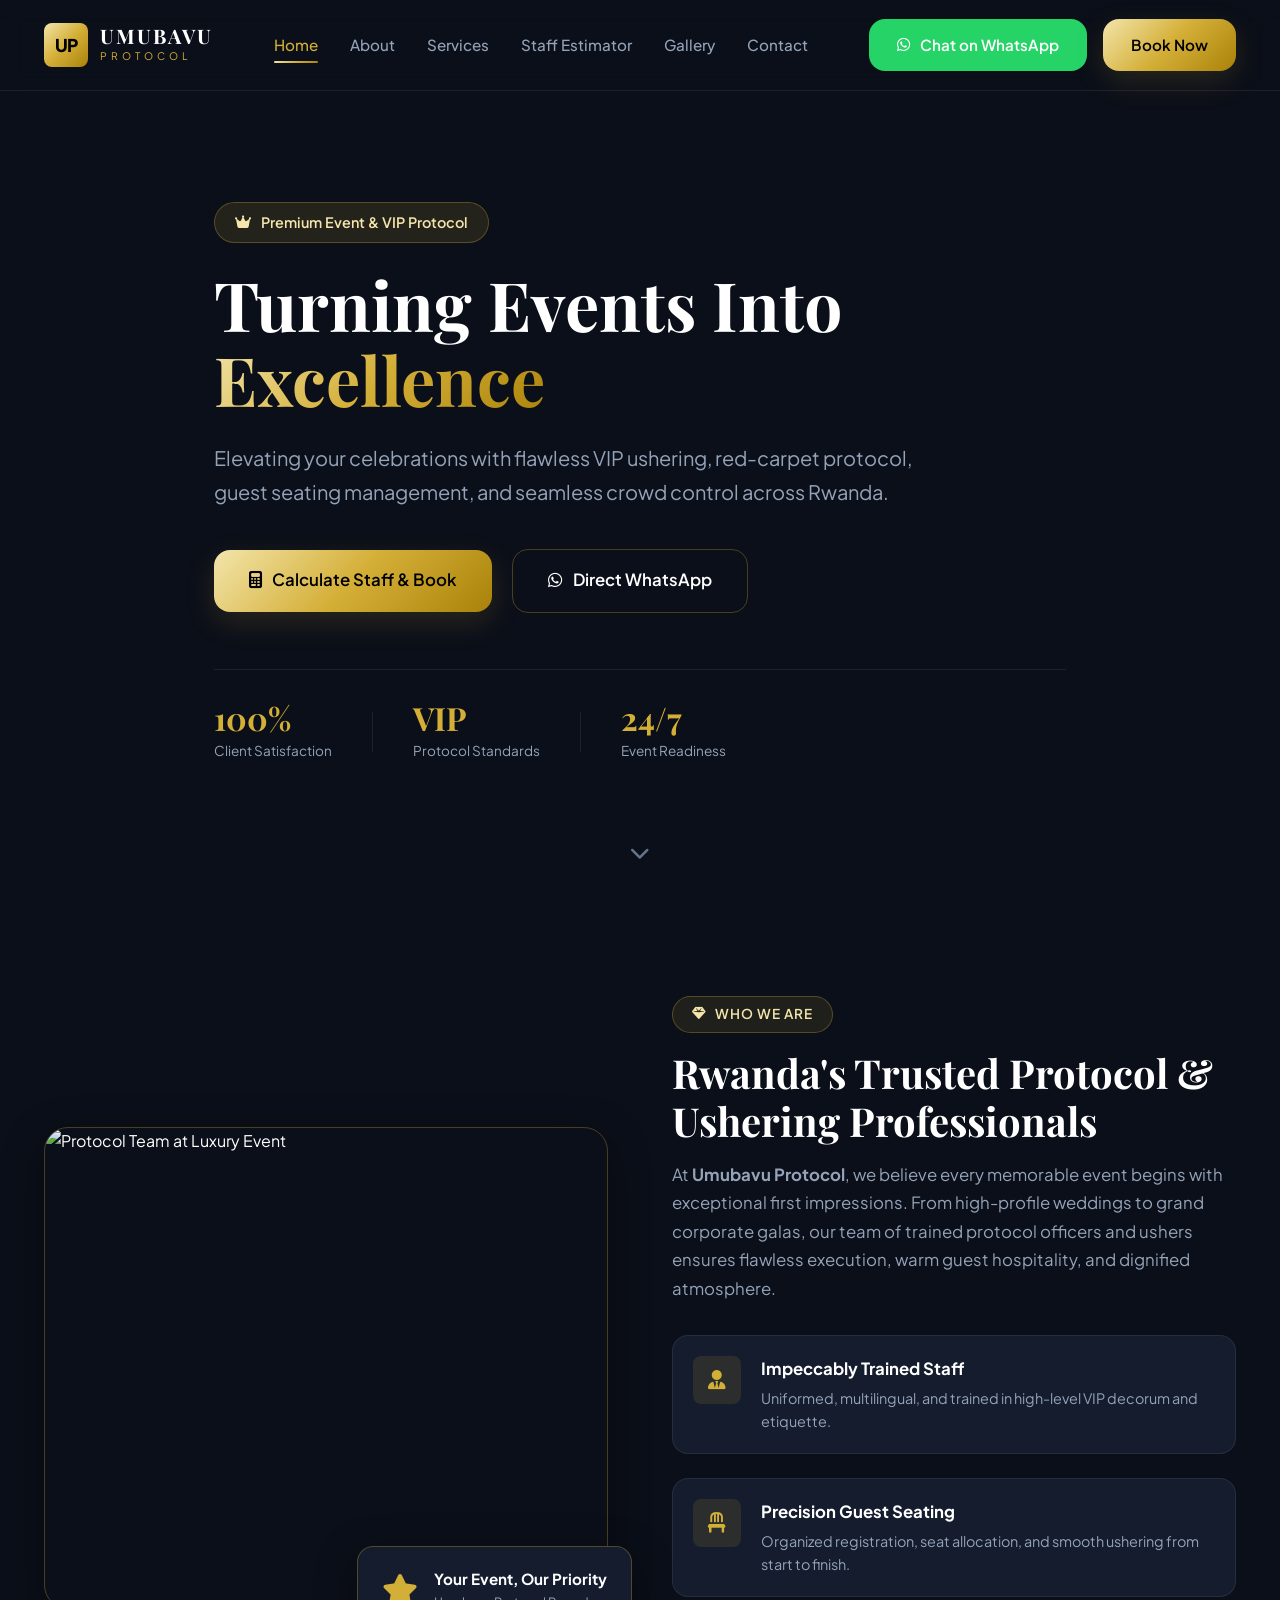
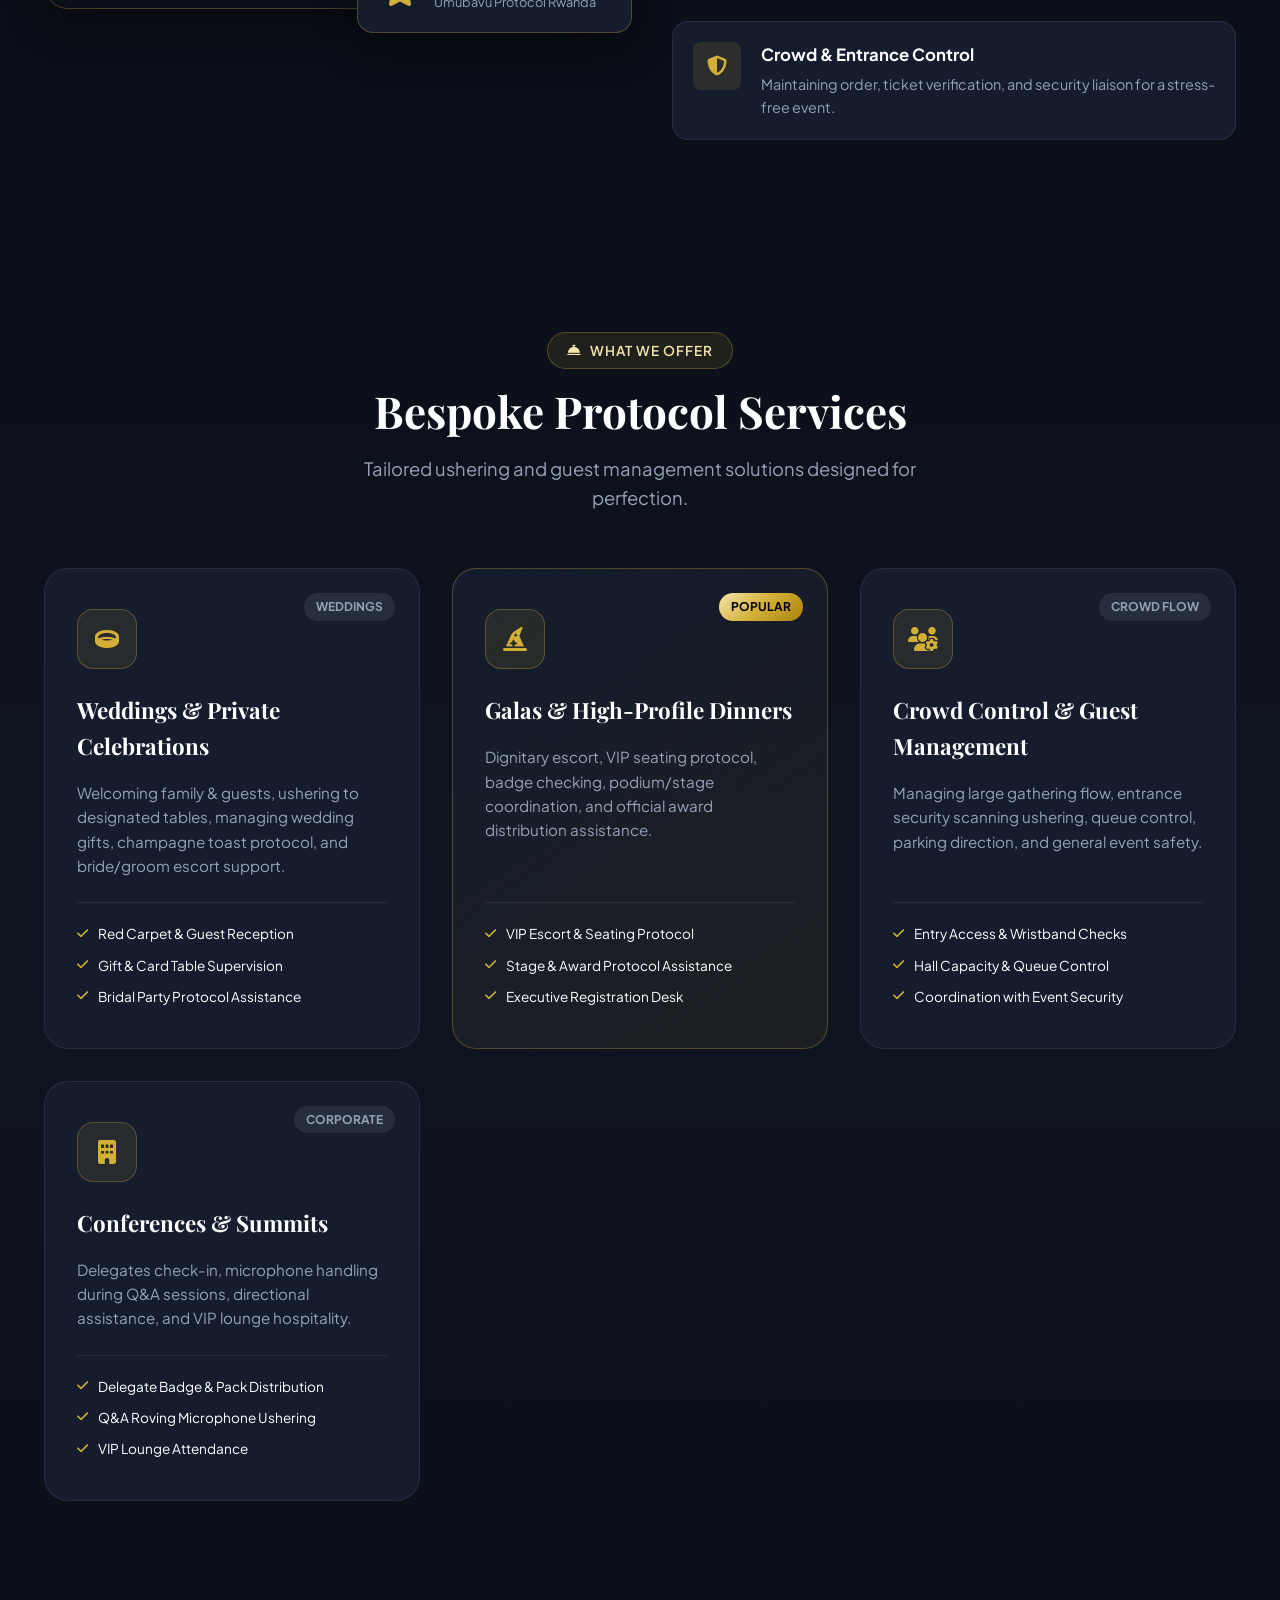
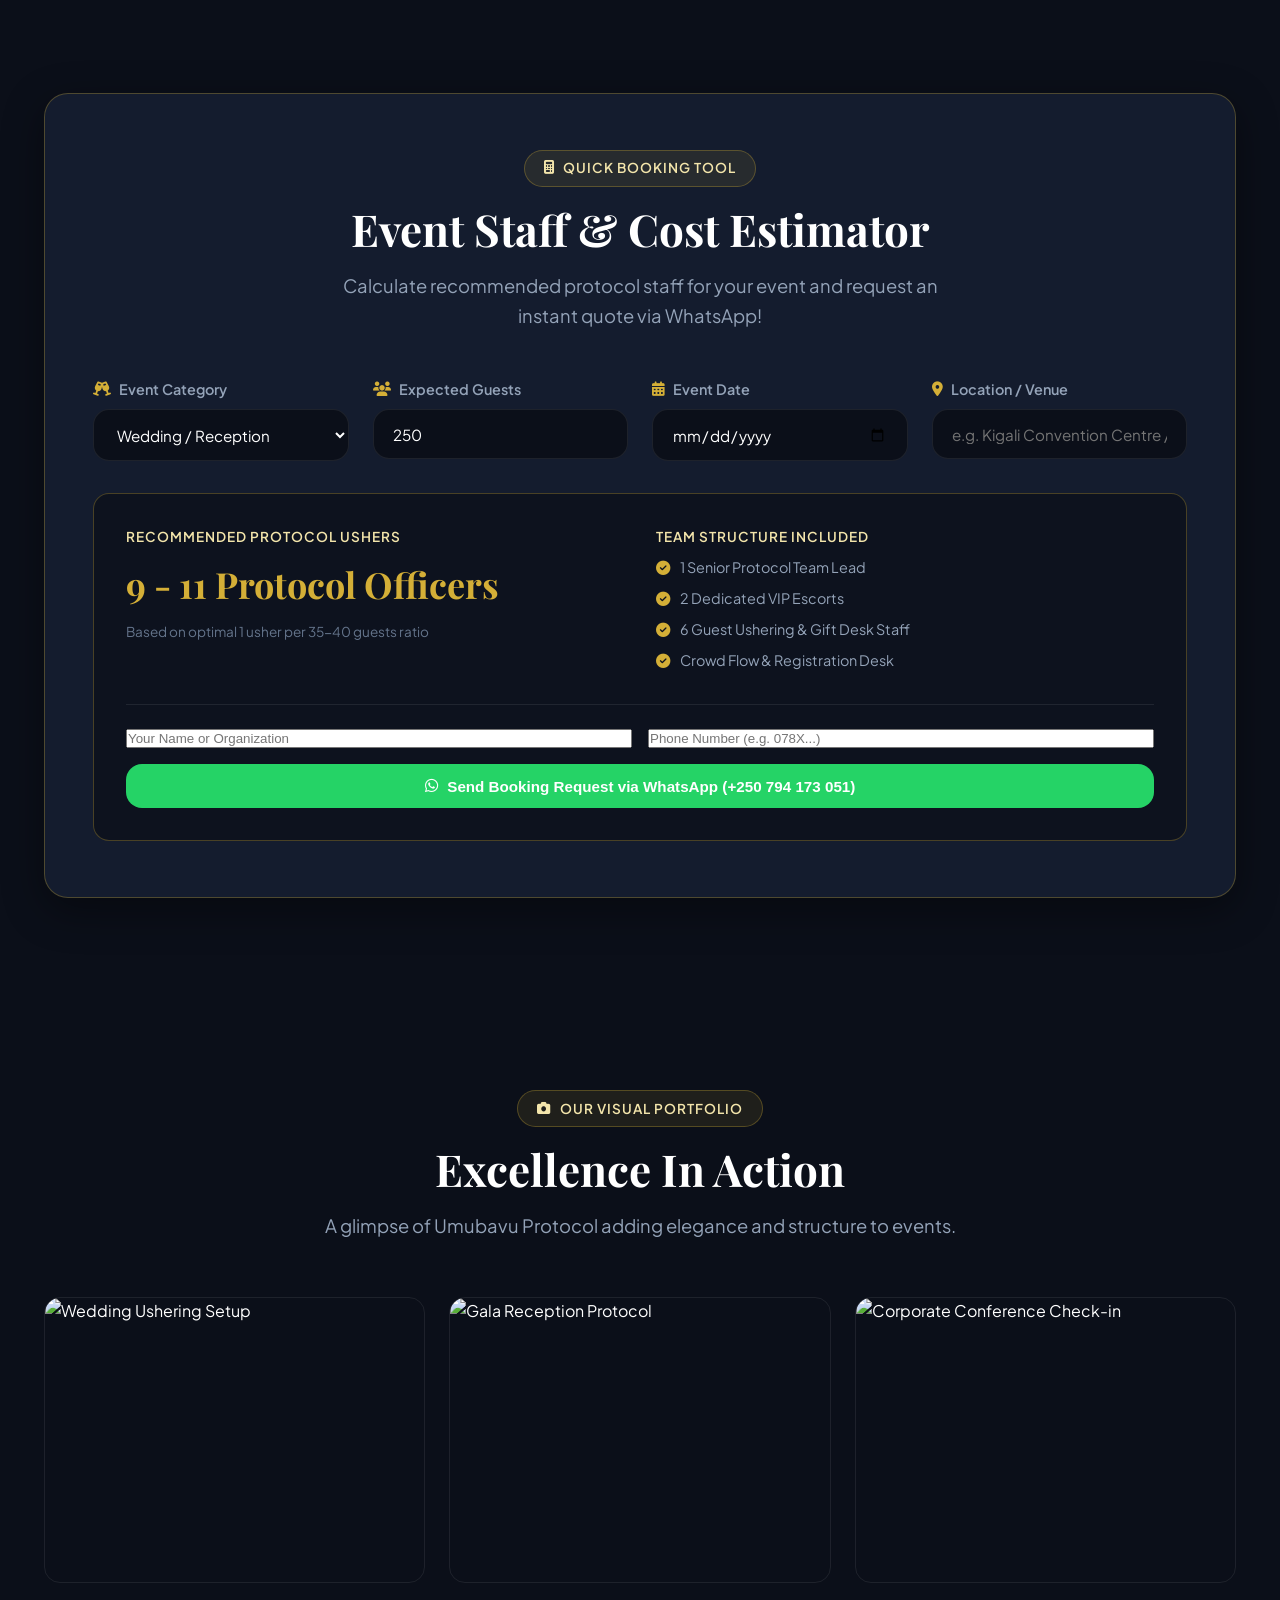
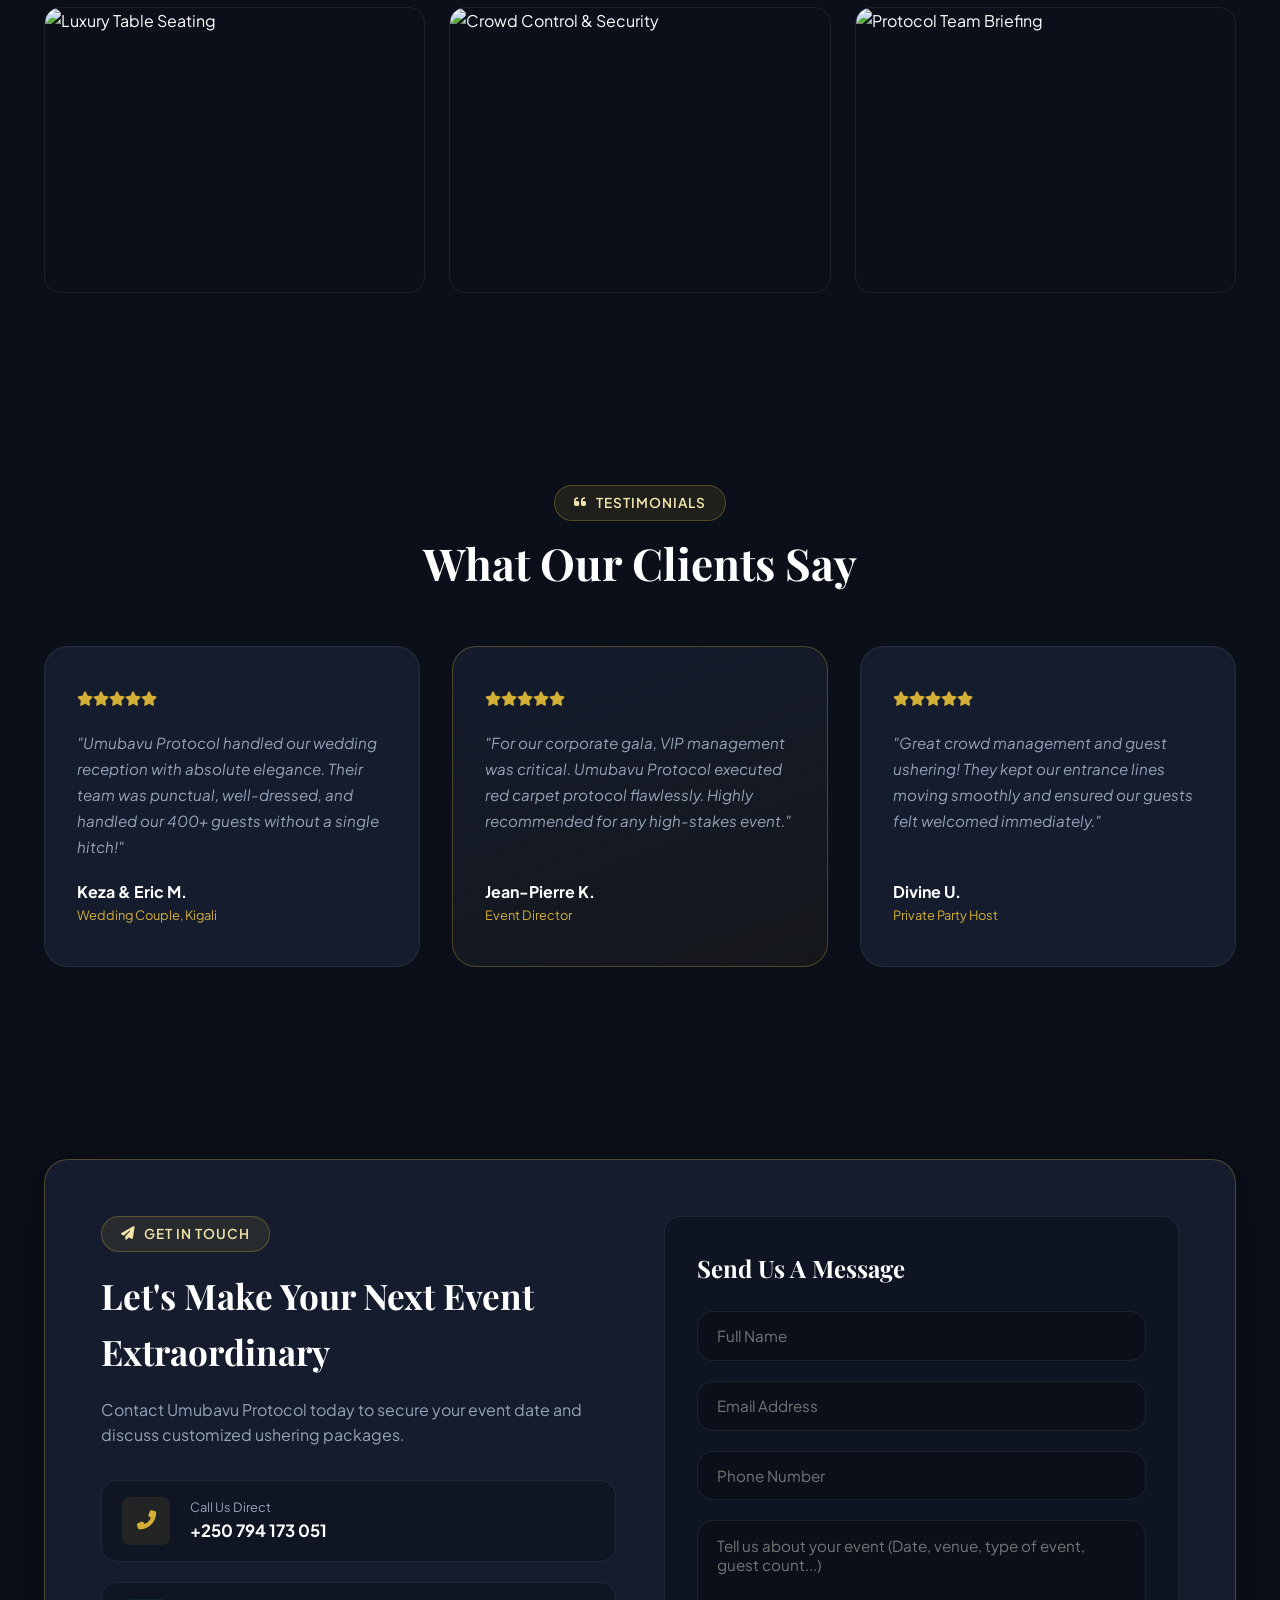
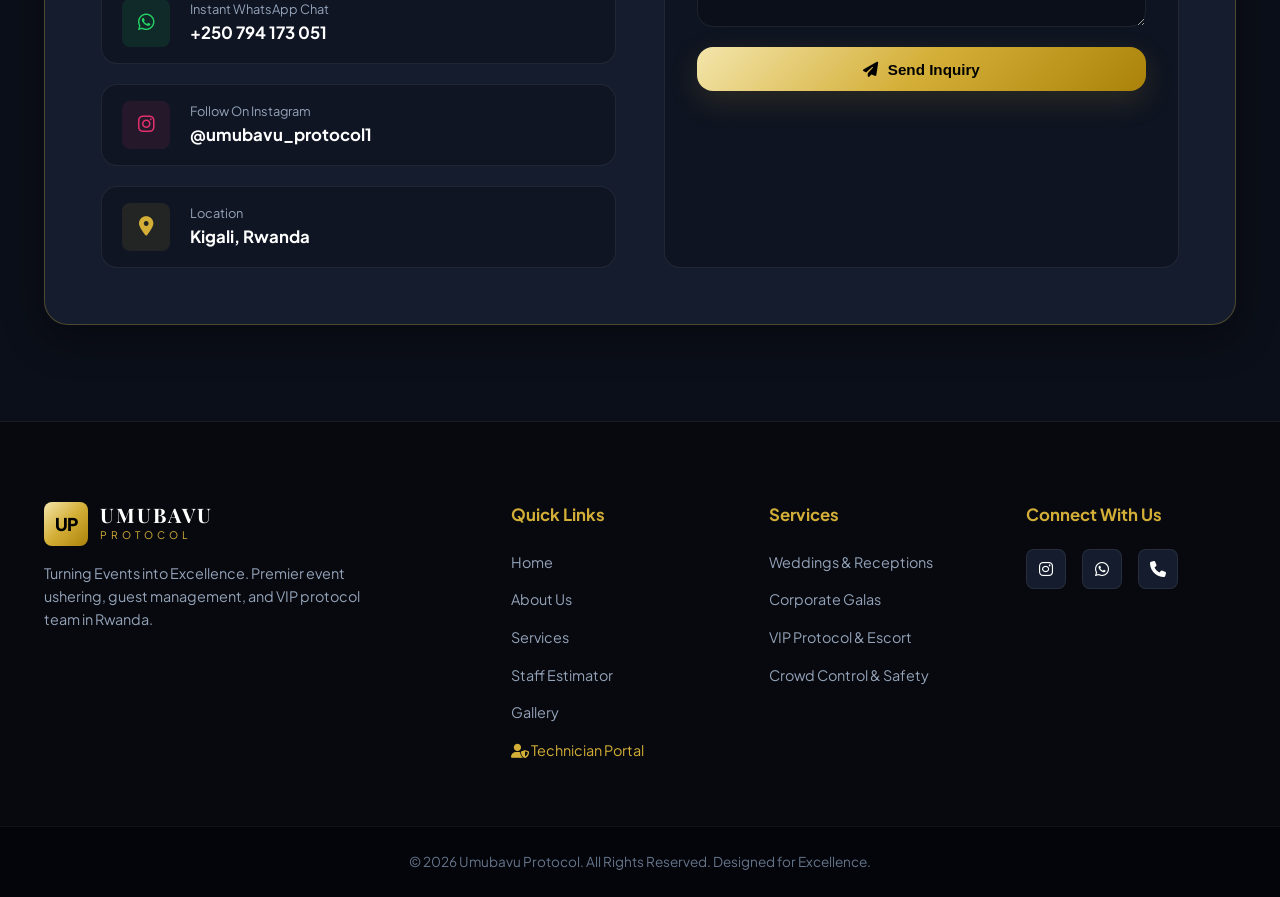
==== index.html @ 36b17a82 "Fix event booking button (wrap Firestore write in try-catch to prevent ReferenceError if firebase ob" ====
<!DOCTYPE html>
<html lang="en">
<head>
    <meta charset="UTF-8">
    <meta name="viewport" content="width=device-width, initial-scale=1.0">
    <!-- Primary SEO Meta Tags -->
    <title>Umubavu Protocol | Event Ushering & VIP Protocol Rwanda</title>
    <meta name="title" content="Umubavu Protocol | Event Ushering & VIP Protocol Rwanda">
    <meta name="description" content="Umubavu Protocol (@umubavu_protocol1) - Premier event protocol, VIP ushering, guest management, and crowd control for weddings, galas, and corporate events in Kigali, Rwanda.">
    <meta name="keywords" content="Umubavu Protocol, Umubavu protocol1, Umubavu protocol Rwanda, event ushering Kigali, VIP protocol Rwanda, wedding ushering Rwanda, crowd control Kigali, guest management Kigali, Rwanda event management">
    <meta name="robots" content="index, follow">
    <meta name="author" content="Umubavu Protocol">
    <link rel="canonical" href="https://nzix.github.io/Umubavu-protocal/">

    <!-- Open Graph / Facebook / WhatsApp -->
    <meta property="og:type" content="website">
    <meta property="og:url" content="https://nzix.github.io/Umubavu-protocal/">
    <meta property="og:title" content="Umubavu Protocol | Turning Events into Excellence">
    <meta property="og:description" content="Professional event protocol, VIP ushering, guest seating, and crowd control across Rwanda. Book our team today!">
    <meta property="og:image" content="https://images.unsplash.com/photo-1511795409834-ef04bbd61622?auto=format&fit=crop&w=1200&q=80">
    <meta property="og:site_name" content="Umubavu Protocol">

    <!-- Twitter Cards -->
    <meta property="twitter:card" content="summary_large_image">
    <meta property="twitter:url" content="https://nzix.github.io/Umubavu-protocal/">
    <meta property="twitter:title" content="Umubavu Protocol | Event Ushering & VIP Protocol Rwanda">
    <meta property="twitter:description" content="Professional event protocol, VIP ushering, guest seating, and crowd control across Rwanda.">
    <meta property="twitter:image" content="https://images.unsplash.com/photo-1511795409834-ef04bbd61622?auto=format&fit=crop&w=1200&q=80">

    <!-- JSON-LD Structured Data for Search Engines -->
    <script type="application/ld+json">
    {
      "@context": "https://schema.org",
      "@type": "LocalBusiness",
      "name": "Umubavu Protocol",
      "image": "https://images.unsplash.com/photo-1511795409834-ef04bbd61622?auto=format&fit=crop&w=800&q=80",
      "@id": "https://nzix.github.io/Umubavu-protocal/",
      "url": "https://nzix.github.io/Umubavu-protocal/",
      "telephone": "+250794173051",
      "priceRange": "$$",
      "address": {
        "@type": "PostalAddress",
        "streetAddress": "Kigali",
        "addressLocality": "Kigali",
        "addressCountry": "RW"
      },
      "geo": {
        "@type": "GeoCoordinates",
        "latitude": -1.9441,
        "longitude": 30.0619
      },
      "openingHoursSpecification": {
        "@type": "OpeningHoursSpecification",
        "dayOfWeek": [
          "Monday",
          "Tuesday",
          "Wednesday",
          "Thursday",
          "Friday",
          "Saturday",
          "Sunday"
        ],
        "opens": "00:00",
        "closes": "23:59"
      },
      "sameAs": [
        "https://www.instagram.com/umubavu_protocol1"
      ],
      "description": "Premier event ushering, VIP protocol, guest management, and crowd control services in Kigali, Rwanda."
    }
    </script>

    <!-- Google Fonts -->
    <link rel="preconnect" href="https://fonts.googleapis.com">
    <link rel="preconnect" href="https://fonts.gstatic.com" crossorigin>
    <link href="https://fonts.googleapis.com/css2?family=Plus+Jakarta+Sans:wght@300;400;500;600;700;800&family=Playfair+Display:ital,wght@0,500;0,700;1,400&display=swap" rel="stylesheet">
    <!-- FontAwesome for icons -->
    <link rel="stylesheet" href="https://cdnjs.cloudflare.com/ajax/libs/font-awesome/6.4.0/css/all.min.css">
    <link rel="stylesheet" href="styles.css">
</head>
<body>

    <!-- Header Navigation -->
    <header class="navbar" id="navbar">
        <div class="nav-container">
            <a href="#home" class="logo">
                <div class="logo-icon">UP</div>
                <div class="logo-text">
                    <span class="brand-title">UMUBAVU</span>
                    <span class="brand-sub">PROTOCOL</span>
                </div>
            </a>

            <nav class="nav-links" id="nav-links">
                <a href="#home" class="nav-link active">Home</a>
                <a href="#about" class="nav-link">About</a>
                <a href="#services" class="nav-link">Services</a>
                <a href="#estimator" class="nav-link">Staff Estimator</a>
                <a href="#gallery" class="nav-link">Gallery</a>
                <a href="#contact" class="nav-link">Contact</a>
            </nav>

            <div class="nav-actions">
                <a href="https://wa.me/250794173051?text=Hello%20Umubavu%20Protocol,%20I%20would%20like%20to%20inquire%20about%20booking%20protocol%20services%20for%20my%20event." target="_blank" class="btn btn-whatsapp hide-mobile">
                    <i class="fab fa-whatsapp"></i> Chat on WhatsApp
                </a>
                <a href="#estimator" class="btn btn-gold">Book Now</a>
                <button class="mobile-toggle" id="mobile-toggle" aria-label="Toggle Navigation Menu">
                    <i class="fas fa-bars"></i>
                </button>
            </div>
        </div>
    </header>

    <!-- Hero Section -->
    <section class="hero" id="home">
        <div class="hero-overlay"></div>
        <div class="hero-content container">
            <div class="hero-badge">
                <i class="fas fa-crown"></i> Premium Event & VIP Protocol
            </div>
            <h1 class="hero-title">Turning Events Into <span>Excellence</span></h1>
            <p class="hero-subtitle">
                Elevating your celebrations with flawless VIP ushering, red-carpet protocol, guest seating management, and seamless crowd control across Rwanda.
            </p>
            
            <div class="hero-cta-group">
                <a href="#estimator" class="btn btn-gold btn-lg">
                    <i class="fas fa-calculator"></i> Calculate Staff & Book
                </a>
                <a href="https://wa.me/250794173051" target="_blank" class="btn btn-outline btn-lg">
                    <i class="fab fa-whatsapp"></i> Direct WhatsApp
                </a>
            </div>

            <div class="hero-stats">
                <div class="stat-item">
                    <span class="stat-number" data-target="100">100%</span>
                    <span class="stat-label">Client Satisfaction</span>
                </div>
                <div class="stat-divider"></div>
                <div class="stat-item">
                    <span class="stat-number">VIP</span>
                    <span class="stat-label">Protocol Standards</span>
                </div>
                <div class="stat-divider"></div>
                <div class="stat-item">
                    <span class="stat-number">24/7</span>
                    <span class="stat-label">Event Readiness</span>
                </div>
            </div>
        </div>

        <a href="#about" class="scroll-down" aria-label="Scroll to About Section">
            <i class="fas fa-chevron-down"></i>
        </a>
    </section>

    <!-- About Section -->
    <section class="section about-section" id="about">
        <div class="container">
            <div class="about-grid">
                <div class="about-image-wrapper">
                    <div class="image-card main-img">
                        <img src="https://images.unsplash.com/photo-1511795409834-ef04bbd61622?auto=format&fit=crop&w=800&q=80" alt="Protocol Team at Luxury Event">
                    </div>
                    <div class="image-card accent-badge">
                        <i class="fas fa-star gold-star"></i>
                        <div>
                            <h4>Your Event, Our Priority</h4>
                            <p>Umubavu Protocol Rwanda</p>
                        </div>
                    </div>
                </div>

                <div class="about-content">
                    <div class="section-tag"><i class="fas fa-gem"></i> Who We Are</div>
                    <h2 class="section-title">Rwanda's Trusted Protocol & Ushering Professionals</h2>
                    <p class="section-desc">
                        At <strong>Umubavu Protocol</strong>, we believe every memorable event begins with exceptional first impressions. From high-profile weddings to grand corporate galas, our team of trained protocol officers and ushers ensures flawless execution, warm guest hospitality, and dignified atmosphere.
                    </p>

                    <div class="features-list">
                        <div class="feature-card">
                            <div class="feature-icon"><i class="fas fa-user-tie"></i></div>
                            <div>
                                <h3>Impeccably Trained Staff</h3>
                                <p>Uniformed, multilingual, and trained in high-level VIP decorum and etiquette.</p>
                            </div>
                        </div>

                        <div class="feature-card">
                            <div class="feature-icon"><i class="fas fa-chair"></i></div>
                            <div>
                                <h3>Precision Guest Seating</h3>
                                <p>Organized registration, seat allocation, and smooth ushering from start to finish.</p>
                            </div>
                        </div>

                        <div class="feature-card">
                            <div class="feature-icon"><i class="fas fa-shield-alt"></i></div>
                            <div>
                                <h3>Crowd & Entrance Control</h3>
                                <p>Maintaining order, ticket verification, and security liaison for a stress-free event.</p>
                            </div>
                        </div>
                    </div>
                </div>
            </div>
        </div>
    </section>

    <!-- Services Section -->
    <section class="section services-section" id="services">
        <div class="container">
            <div class="section-header text-center">
                <div class="section-tag"><i class="fas fa-concierge-bell"></i> What We Offer</div>
                <h2 class="section-title">Bespoke Protocol Services</h2>
                <p class="section-subtitle">Tailored ushering and guest management solutions designed for perfection.</p>
            </div>

            <div class="services-grid">
                <!-- Service 1 -->
                <div class="service-card">
                    <div class="service-badge">Weddings</div>
                    <div class="service-icon"><i class="fas fa-ring"></i></div>
                    <h3>Weddings & Private Celebrations</h3>
                    <p>Welcoming family & guests, ushering to designated tables, managing wedding gifts, champagne toast protocol, and bride/groom escort support.</p>
                    <ul class="service-list">
                        <li><i class="fas fa-check"></i> Red Carpet & Guest Reception</li>
                        <li><i class="fas fa-check"></i> Gift & Card Table Supervision</li>
                        <li><i class="fas fa-check"></i> Bridal Party Protocol Assistance</li>
                    </ul>
                </div>

                <!-- Service 2 -->
                <div class="service-card featured">
                    <div class="service-badge gold">Popular</div>
                    <div class="service-icon"><i class="fas fa-hat-wizard"></i></div>
                    <h3>Galas & High-Profile Dinners</h3>
                    <p>Dignitary escort, VIP seating protocol, badge checking, podium/stage coordination, and official award distribution assistance.</p>
                    <ul class="service-list">
                        <li><i class="fas fa-check"></i> VIP Escort & Seating Protocol</li>
                        <li><i class="fas fa-check"></i> Stage & Award Protocol Assistance</li>
                        <li><i class="fas fa-check"></i> Executive Registration Desk</li>
                    </ul>
                </div>

                <!-- Service 3 -->
                <div class="service-card">
                    <div class="service-badge">Crowd Flow</div>
                    <div class="service-icon"><i class="fas fa-users-cog"></i></div>
                    <h3>Crowd Control & Guest Management</h3>
                    <p>Managing large gathering flow, entrance security scanning ushering, queue control, parking direction, and general event safety.</p>
                    <ul class="service-list">
                        <li><i class="fas fa-check"></i> Entry Access & Wristband Checks</li>
                        <li><i class="fas fa-check"></i> Hall Capacity & Queue Control</li>
                        <li><i class="fas fa-check"></i> Coordination with Event Security</li>
                    </ul>
                </div>

                <!-- Service 4 -->
                <div class="service-card">
                    <div class="service-badge">Corporate</div>
                    <div class="service-icon"><i class="fas fa-building"></i></div>
                    <h3>Conferences & Summits</h3>
                    <p>Delegates check-in, microphone handling during Q&A sessions, directional assistance, and VIP lounge hospitality.</p>
                    <ul class="service-list">
                        <li><i class="fas fa-check"></i> Delegate Badge & Pack Distribution</li>
                        <li><i class="fas fa-check"></i> Q&A Roving Microphone Ushering</li>
                        <li><i class="fas fa-check"></i> VIP Lounge Attendance</li>
                    </ul>
                </div>
            </div>
        </div>
    </section>

    <!-- Interactive Estimator & Booking Section -->
    <section class="section estimator-section" id="estimator">
        <div class="container">
            <div class="estimator-container">
                <div class="estimator-header text-center">
                    <div class="section-tag"><i class="fas fa-calculator"></i> Quick Booking Tool</div>
                    <h2 class="section-title">Event Staff & Cost Estimator</h2>
                    <p class="section-subtitle">Calculate recommended protocol staff for your event and request an instant quote via WhatsApp!</p>
                </div>

                <form id="estimator-form" class="estimator-form">
                    <div class="form-grid">
                        <div class="form-group">
                            <label for="event-type"><i class="fas fa-glass-cheers"></i> Event Category</label>
                            <select id="event-type" required>
                                <option value="wedding">Wedding / Reception</option>
                                <option value="gala">Gala / Awards Night</option>
                                <option value="corporate">Corporate Summit / Conference</option>
                                <option value="concert">Concert / Festival / Crowd Event</option>
                                <option value="private">Private Party / Birthday</option>
                            </select>
                        </div>

                        <div class="form-group">
                            <label for="guest-count"><i class="fas fa-users"></i> Expected Guests</label>
                            <input type="number" id="guest-count" value="250" min="20" max="5000" step="10" required>
                        </div>

                        <div class="form-group">
                            <label for="event-date"><i class="fas fa-calendar-alt"></i> Event Date</label>
                            <input type="date" id="event-date" required>
                        </div>

                        <div class="form-group">
                            <label for="event-location"><i class="fas fa-map-marker-alt"></i> Location / Venue</label>
                            <input type="text" id="event-location" placeholder="e.g. Kigali Convention Centre / Intare Arena" required>
                        </div>
                    </div>

                    <!-- Live Recommendation Output Card -->
                    <div class="recommendation-card" id="recommendation-card">
                        <div class="rec-grid">
                            <div class="rec-box">
                                <span class="rec-title">Recommended Protocol Ushers</span>
                                <div class="rec-value" id="rec-staff">6 - 8 Ushers</div>
                                <span class="rec-desc">Based on optimal 1 usher per 35-40 guests ratio</span>
                            </div>
                            <div class="rec-box">
                                <span class="rec-title">Team Structure Included</span>
                                <div class="rec-details" id="rec-details">
                                    <span><i class="fas fa-check-circle"></i> 1 Protocol Team Leader</span>
                                    <span><i class="fas fa-check-circle"></i> VIP Escorts</span>
                                    <span><i class="fas fa-check-circle"></i> Guest Registration & Seating Staff</span>
                                </div>
                            </div>
                        </div>

                        <div class="booking-cta-box">
                            <div class="user-input-group">
                                <input type="text" id="client-name" placeholder="Your Name or Organization" required>
                                <input type="tel" id="client-phone" placeholder="Phone Number (e.g. 078X...)" required>
                            </div>
                            <button type="submit" class="btn btn-whatsapp btn-block">
                                <i class="fab fa-whatsapp"></i> Send Booking Request via WhatsApp (+250 794 173 051)
                            </button>
                        </div>
                    </div>
                </form>
            </div>
        </div>
    </section>

    <!-- Gallery Section -->
    <section class="section gallery-section" id="gallery">
        <div class="container">
            <div class="section-header text-center">
                <div class="section-tag"><i class="fas fa-camera"></i> Our Visual Portfolio</div>
                <h2 class="section-title">Excellence In Action</h2>
                <p class="section-subtitle">A glimpse of Umubavu Protocol adding elegance and structure to events.</p>
            </div>

            <div class="gallery-grid" id="gallery-grid">
                <div class="gallery-item">
                    <img src="https://images.unsplash.com/photo-1519741497674-611481863552?auto=format&fit=crop&w=800&q=80" alt="Wedding Ushering Setup">
                    <div class="gallery-overlay">
                        <h4>Royal Wedding Protocol</h4>
                        <p>Kigali, Rwanda</p>
                    </div>
                </div>
                <div class="gallery-item">
                    <img src="https://images.unsplash.com/photo-1464366400600-7168b8af9bc3?auto=format&fit=crop&w=800&q=80" alt="Gala Reception Protocol">
                    <div class="gallery-overlay">
                        <h4>Annual Executive Gala</h4>
                        <p>VIP Red Carpet Escort</p>
                    </div>
                </div>
                <div class="gallery-item">
                    <img src="https://images.unsplash.com/photo-1505373877841-8d25f7d46678?auto=format&fit=crop&w=800&q=80" alt="Corporate Conference Check-in">
                    <div class="gallery-overlay">
                        <h4>International Summit</h4>
                        <p>Delegate Registration & Ushering</p>
                    </div>
                </div>
                <div class="gallery-item">
                    <img src="https://images.unsplash.com/photo-1527529482837-4698179dc6ce?auto=format&fit=crop&w=800&q=80" alt="Luxury Table Seating">
                    <div class="gallery-overlay">
                        <h4>Precision Table Seating</h4>
                        <p>Banquet Guest Management</p>
                    </div>
                </div>
                <div class="gallery-item">
                    <img src="https://images.unsplash.com/photo-1492684223066-81342ee5ff30?auto=format&fit=crop&w=800&q=80" alt="Crowd Control & Security">
                    <div class="gallery-overlay">
                        <h4>Crowd Control & Entry Protocol</h4>
                        <p>Concert Gate Coordination</p>
                    </div>
                </div>
                <div class="gallery-item">
                    <img src="https://images.unsplash.com/photo-1511578314322-379afb476865?auto=format&fit=crop&w=800&q=80" alt="Protocol Team Briefing">
                    <div class="gallery-overlay">
                        <h4>Team Briefing & Readiness</h4>
                        <p>Unmatched Professionalism</p>
                    </div>
                </div>
            </div>
        </div>
    </section>

    <!-- Testimonials Section -->
    <section class="section testimonials-section">
        <div class="container">
            <div class="section-header text-center">
                <div class="section-tag"><i class="fas fa-quote-left"></i> Testimonials</div>
                <h2 class="section-title">What Our Clients Say</h2>
            </div>

            <div class="testimonials-grid">
                <div class="testimonial-card">
                    <div class="stars">
                        <i class="fas fa-star"></i><i class="fas fa-star"></i><i class="fas fa-star"></i><i class="fas fa-star"></i><i class="fas fa-star"></i>
                    </div>
                    <p class="testimonial-text">
                        "Umubavu Protocol handled our wedding reception with absolute elegance. Their team was punctual, well-dressed, and handled our 400+ guests without a single hitch!"
                    </p>
                    <div class="client-info">
                        <strong>Keza & Eric M.</strong>
                        <span>Wedding Couple, Kigali</span>
                    </div>
                </div>

                <div class="testimonial-card featured-testimonial">
                    <div class="stars">
                        <i class="fas fa-star"></i><i class="fas fa-star"></i><i class="fas fa-star"></i><i class="fas fa-star"></i><i class="fas fa-star"></i>
                    </div>
                    <p class="testimonial-text">
                        "For our corporate gala, VIP management was critical. Umubavu Protocol executed red carpet protocol flawlessly. Highly recommended for any high-stakes event."
                    </p>
                    <div class="client-info">
                        <strong>Jean-Pierre K.</strong>
                        <span>Event Director</span>
                    </div>
                </div>

                <div class="testimonial-card">
                    <div class="stars">
                        <i class="fas fa-star"></i><i class="fas fa-star"></i><i class="fas fa-star"></i><i class="fas fa-star"></i><i class="fas fa-star"></i>
                    </div>
                    <p class="testimonial-text">
                        "Great crowd management and guest ushering! They kept our entrance lines moving smoothly and ensured our guests felt welcomed immediately."
                    </p>
                    <div class="client-info">
                        <strong>Divine U.</strong>
                        <span>Private Party Host</span>
                    </div>
                </div>
            </div>
        </div>
    </section>

    <!-- Contact & Footer -->
    <section class="section contact-section" id="contact">
        <div class="container">
            <div class="contact-card-wrapper">
                <div class="contact-info-col">
                    <div class="section-tag"><i class="fas fa-paper-plane"></i> Get In Touch</div>
                    <h2>Let's Make Your Next Event Extraordinary</h2>
                    <p>Contact Umubavu Protocol today to secure your event date and discuss customized ushering packages.</p>

                    <div class="contact-methods">
                        <a href="tel:0794173051" class="contact-item">
                            <div class="contact-icon"><i class="fas fa-phone-alt"></i></div>
                            <div>
                                <span>Call Us Direct</span>
                                <strong>+250 794 173 051</strong>
                            </div>
                        </a>

                        <a href="https://wa.me/250794173051" target="_blank" class="contact-item">
                            <div class="contact-icon whatsapp-bg"><i class="fab fa-whatsapp"></i></div>
                            <div>
                                <span>Instant WhatsApp Chat</span>
                                <strong>+250 794 173 051</strong>
                            </div>
                        </a>

                        <a href="https://www.instagram.com/umubavu_protocol1" target="_blank" class="contact-item">
                            <div class="contact-icon insta-bg"><i class="fab fa-instagram"></i></div>
                            <div>
                                <span>Follow On Instagram</span>
                                <strong>@umubavu_protocol1</strong>
                            </div>
                        </a>

                        <div class="contact-item">
                            <div class="contact-icon"><i class="fas fa-map-marker-alt"></i></div>
                            <div>
                                <span>Location</span>
                                <strong>Kigali, Rwanda</strong>
                            </div>
                        </div>
                    </div>
                </div>

                <div class="contact-form-col">
                    <h3>Send Us A Message</h3>
                    <form id="contact-form" class="contact-form">
                        <div class="form-group">
                            <input type="text" id="contact-name" placeholder="Full Name" required>
                        </div>
                        <div class="form-group">
                            <input type="email" id="contact-email" placeholder="Email Address" required>
                        </div>
                        <div class="form-group">
                            <input type="tel" id="contact-phone-direct" placeholder="Phone Number" required>
                        </div>
                        <div class="form-group">
                            <textarea id="contact-message" rows="4" placeholder="Tell us about your event (Date, venue, type of event, guest count...)" required></textarea>
                        </div>
                        <button type="submit" class="btn btn-gold btn-block">
                            <i class="fas fa-paper-plane"></i> Send Inquiry
                        </button>
                    </form>
                </div>
            </div>
        </div>
    </section>

    <!-- Footer -->
    <footer class="footer">
        <div class="container footer-content">
            <div class="footer-brand">
                <a href="#home" class="logo">
                    <div class="logo-icon">UP</div>
                    <div class="logo-text">
                        <span class="brand-title">UMUBAVU</span>
                        <span class="brand-sub">PROTOCOL</span>
                    </div>
                </a>
                <p>Turning Events into Excellence. Premier event ushering, guest management, and VIP protocol team in Rwanda.</p>
            </div>

            <div class="footer-links">
                <h4>Quick Links</h4>
                <ul>
                    <li><a href="#home">Home</a></li>
                    <li><a href="#about">About Us</a></li>
                    <li><a href="#services">Services</a></li>
                    <li><a href="#estimator">Staff Estimator</a></li>
                    <li><a href="#gallery">Gallery</a></li>
                    <li><a href="portal.html" target="_blank" style="color:var(--primary-gold);"><i class="fas fa-user-shield"></i> Technician Portal</a></li>
                </ul>
            </div>

            <div class="footer-services">
                <h4>Services</h4>
                <ul>
                    <li><a href="#services">Weddings & Receptions</a></li>
                    <li><a href="#services">Corporate Galas</a></li>
                    <li><a href="#services">VIP Protocol & Escort</a></li>
                    <li><a href="#services">Crowd Control & Safety</a></li>
                </ul>
            </div>

            <div class="footer-social">
                <h4>Connect With Us</h4>
                <div class="social-icons">
                    <a href="https://www.instagram.com/umubavu_protocol1" target="_blank" aria-label="Instagram"><i class="fab fa-instagram"></i></a>
                    <a href="https://wa.me/250794173051" target="_blank" aria-label="WhatsApp"><i class="fab fa-whatsapp"></i></a>
                    <a href="tel:0794173051" aria-label="Phone Call"><i class="fas fa-phone"></i></a>
                </div>
            </div>
        </div>

        <div class="footer-bottom">
            <div class="container">
                <p>&copy; <span id="year"></span> Umubavu Protocol. All Rights Reserved. Designed for Excellence.</p>
            </div>
        </div>
    <!-- Fullscreen Media Lightbox Modal -->
    <div class="lightbox-modal" id="lightbox-modal">
        <button class="lightbox-close" id="lightbox-close" aria-label="Close Fullscreen View">&times;</button>
        <div class="lightbox-body">
            <div class="lightbox-content" id="lightbox-content"></div>
            <div class="lightbox-caption" id="lightbox-caption"></div>
        </div>
    </div>

    <!-- Firebase SDK (Compat Version for CDN usage) -->
    <script src="https://www.gstatic.com/firebasejs/10.8.0/firebase-app-compat.js"></script>
    <script src="https://www.gstatic.com/firebasejs/10.8.0/firebase-firestore-compat.js"></script>
    <script src="https://www.gstatic.com/firebasejs/10.8.0/firebase-storage-compat.js"></script>
    <script src="firebase-config.js"></script>

    <!-- JavaScript -->
    <script src="script.js?v=7"></script>
</body>
</html>
---- styles.css ----
/* ==========================================================================
   Umubavu Protocol - Luxury Event & Protocol Website Styles
   ========================================================================== */

:root {
    --bg-dark: #0B0F19;
    --bg-card: #141C2E;
    --bg-card-hover: #1A253D;
    --bg-glass: rgba(20, 28, 46, 0.75);
    
    --primary-gold: #D4AF37;
    --primary-gold-light: #F3E5AB;
    --primary-gold-dark: #B8901C;
    --gold-gradient: linear-gradient(135deg, #F3E5AB 0%, #D4AF37 50%, #AA820A 100%);
    
    --text-primary: #FFFFFF;
    --text-secondary: #94A3B8;
    --text-muted: #64748B;
    
    --border-gold: rgba(212, 175, 55, 0.3);
    --border-dark: rgba(255, 255, 255, 0.08);
    
    --shadow-gold: 0 10px 30px rgba(212, 175, 55, 0.15);
    --shadow-card: 0 12px 40px rgba(0, 0, 0, 0.4);
    
    --font-heading: 'Playfair Display', Georgia, serif;
    --font-body: 'Plus Jakarta Sans', system-ui, -apple-system, sans-serif;
    
    --radius-sm: 8px;
    --radius-md: 16px;
    --radius-lg: 24px;
    --radius-full: 9999px;
    
    --transition: all 0.3s cubic-bezier(0.4, 0, 0.2, 1);
}

/* Reset & Base Styles */
*, *::before, *::after {
    box-sizing: border-box;
    margin: 0;
    padding: 0;
}

html {
    scroll-behavior: smooth;
    font-size: 16px;
}

body {
    font-family: var(--font-body);
    background-color: var(--bg-dark);
    color: var(--text-primary);
    line-height: 1.6;
    overflow-x: hidden;
}

a {
    color: inherit;
    text-decoration: none;
    transition: var(--transition);
}

ul {
    list-style: none;
}

img {
    max-width: 100%;
    height: auto;
    display: block;
}

/* Container */
.container {
    width: 100%;
    max-width: 1240px;
    margin: 0 auto;
    padding: 0 1.5rem;
}

/* Typography & Badges */
.section-tag {
    display: inline-flex;
    align-items: center;
    gap: 0.5rem;
    padding: 0.4rem 1.2rem;
    background: rgba(212, 175, 55, 0.1);
    border: 1px solid var(--border-gold);
    border-radius: var(--radius-full);
    color: var(--primary-gold-light);
    font-size: 0.85rem;
    font-weight: 600;
    text-transform: uppercase;
    letter-spacing: 1px;
    margin-bottom: 1rem;
}

.section-title {
    font-family: var(--font-heading);
    font-size: 2.75rem;
    font-weight: 700;
    color: var(--text-primary);
    line-height: 1.2;
    margin-bottom: 1rem;
}

.section-title span {
    background: var(--gold-gradient);
    -webkit-background-clip: text;
    -webkit-text-fill-color: transparent;
}

.section-subtitle {
    color: var(--text-secondary);
    font-size: 1.15rem;
    max-width: 650px;
    margin: 0 auto;
}

.text-center {
    text-align: center;
}

/* Buttons */
.btn {
    display: inline-flex;
    align-items: center;
    justify-content: center;
    gap: 0.6rem;
    padding: 0.85rem 1.75rem;
    font-size: 0.95rem;
    font-weight: 600;
    border-radius: var(--radius-md);
    cursor: pointer;
    border: none;
    transition: var(--transition);
}

.btn-lg {
    padding: 1.1rem 2.2rem;
    font-size: 1.05rem;
}

.btn-gold {
    background: var(--gold-gradient);
    color: #000;
    box-shadow: var(--shadow-gold);
}

.btn-gold:hover {
    transform: translateY(-3px);
    box-shadow: 0 15px 35px rgba(212, 175, 55, 0.3);
}

.btn-outline {
    background: transparent;
    color: var(--text-primary);
    border: 1px solid var(--border-gold);
}

.btn-outline:hover {
    background: rgba(212, 175, 55, 0.1);
    color: var(--primary-gold);
    border-color: var(--primary-gold);
    transform: translateY(-3px);
}

.btn-whatsapp {
    background: #25D366;
    color: #FFFFFF;
}

.btn-whatsapp:hover {
    background: #20BA5A;
    box-shadow: 0 10px 25px rgba(37, 211, 102, 0.3);
    transform: translateY(-3px);
}

.btn-block {
    width: 100%;
}

/* Header & Navbar */
.navbar {
    position: fixed;
    top: 0;
    left: 0;
    width: 100%;
    z-index: 1000;
    padding: 1.2rem 0;
    transition: var(--transition);
    background: rgba(11, 15, 25, 0.6);
    backdrop-filter: blur(12px);
    border-bottom: 1px solid var(--border-dark);
}

.navbar.scrolled {
    padding: 0.8rem 0;
    background: rgba(11, 15, 25, 0.95);
    border-bottom-color: var(--border-gold);
    box-shadow: 0 10px 30px rgba(0, 0, 0, 0.5);
}

.nav-container {
    display: flex;
    align-items: center;
    justify-content: space-between;
    max-width: 1240px;
    margin: 0 auto;
    padding: 0 1.5rem;
}

.logo {
    display: flex;
    align-items: center;
    gap: 0.75rem;
}

.logo-icon {
    width: 44px;
    height: 44px;
    border-radius: var(--radius-sm);
    background: var(--gold-gradient);
    color: #000;
    display: flex;
    align-items: center;
    justify-content: center;
    font-weight: 800;
    font-size: 1.1rem;
    letter-spacing: -0.5px;
}

.logo-text {
    display: flex;
    flex-direction: column;
}

.brand-title {
    font-family: var(--font-heading);
    font-size: 1.25rem;
    font-weight: 700;
    letter-spacing: 2px;
    color: var(--text-primary);
    line-height: 1;
}

.brand-sub {
    font-size: 0.65rem;
    letter-spacing: 4px;
    color: var(--primary-gold);
    text-transform: uppercase;
    margin-top: 2px;
}

.nav-links {
    display: flex;
    align-items: center;
    gap: 2rem;
}

.nav-link {
    color: var(--text-secondary);
    font-size: 0.95rem;
    font-weight: 500;
    position: relative;
    padding: 0.4rem 0;
}

.nav-link:hover, .nav-link.active {
    color: var(--primary-gold);
}

.nav-link.active::after {
    content: '';
    position: absolute;
    bottom: 0;
    left: 0;
    width: 100%;
    height: 2px;
    background: var(--gold-gradient);
    border-radius: 2px;
}

.nav-actions {
    display: flex;
    align-items: center;
    gap: 1rem;
}

.mobile-toggle {
    display: none;
    background: none;
    border: none;
    color: var(--text-primary);
    font-size: 1.5rem;
    cursor: pointer;
}

/* Hero Section */
.hero {
    position: relative;
    min-height: 100vh;
    display: flex;
    align-items: center;
    padding: 8rem 0 4rem;
    background: url('https://images.unsplash.com/photo-1519671482749-fd09be7ccebf?auto=format&fit=crop&w=1920&q=80') center/cover no-repeat;
}

.hero-overlay {
    position: absolute;
    inset: 0;
    background: linear-gradient(180deg, rgba(11, 15, 25, 0.85) 0%, rgba(11, 15, 25, 0.95) 70%, var(--bg-dark) 100%);
}

.hero-content {
    position: relative;
    z-index: 2;
    max-width: 900px;
}

.hero-badge {
    display: inline-flex;
    align-items: center;
    gap: 0.6rem;
    padding: 0.5rem 1.25rem;
    background: rgba(212, 175, 55, 0.12);
    border: 1px solid var(--border-gold);
    border-radius: var(--radius-full);
    color: var(--primary-gold-light);
    font-size: 0.9rem;
    font-weight: 600;
    margin-bottom: 1.5rem;
}

.hero-title {
    font-family: var(--font-heading);
    font-size: 4.25rem;
    font-weight: 700;
    line-height: 1.1;
    margin-bottom: 1.5rem;
}

.hero-title span {
    background: var(--gold-gradient);
    -webkit-background-clip: text;
    -webkit-text-fill-color: transparent;
}

.hero-subtitle {
    font-size: 1.25rem;
    color: var(--text-secondary);
    max-width: 700px;
    margin-bottom: 2.5rem;
    line-height: 1.7;
}

.hero-cta-group {
    display: flex;
    align-items: center;
    gap: 1.25rem;
    margin-bottom: 3.5rem;
    flex-wrap: wrap;
}

.hero-stats {
    display: flex;
    align-items: center;
    gap: 2.5rem;
    padding-top: 2rem;
    border-top: 1px solid var(--border-dark);
}

.stat-item {
    display: flex;
    flex-direction: column;
}

.stat-number {
    font-family: var(--font-heading);
    font-size: 2rem;
    font-weight: 700;
    color: var(--primary-gold);
    line-height: 1;
}

.stat-label {
    font-size: 0.85rem;
    color: var(--text-secondary);
    margin-top: 0.4rem;
}

.stat-divider {
    width: 1px;
    height: 40px;
    background: var(--border-dark);
}

.scroll-down {
    position: absolute;
    bottom: 2rem;
    left: 50%;
    transform: translateX(-50%);
    z-index: 2;
    color: var(--text-muted);
    font-size: 1.25rem;
    animation: bounce 2s infinite;
}

@keyframes bounce {
    0%, 20%, 50%, 80%, 100% { transform: translate(-50%, 0); }
    40% { transform: translate(-50%, -10px); }
    60% { transform: translate(-50%, -5px); }
}

/* General Section Layout */
.section {
    padding: 6rem 0;
    position: relative;
}

/* About Section */
.about-grid {
    display: grid;
    grid-template-columns: 1fr 1fr;
    gap: 4rem;
    align-items: center;
}

.about-image-wrapper {
    position: relative;
}

.main-img {
    border-radius: var(--radius-lg);
    overflow: hidden;
    border: 1px solid var(--border-gold);
    box-shadow: var(--shadow-card);
}

.main-img img {
    width: 100%;
    height: 480px;
    object-fit: cover;
    transition: var(--transition);
}

.main-img:hover img {
    transform: scale(1.03);
}

.accent-badge {
    position: absolute;
    bottom: -1.5rem;
    right: -1.5rem;
    background: var(--bg-card);
    border: 1px solid var(--border-gold);
    border-radius: var(--radius-md);
    padding: 1.25rem 1.5rem;
    display: flex;
    align-items: center;
    gap: 1rem;
    box-shadow: var(--shadow-card);
}

.gold-star {
    font-size: 2rem;
    color: var(--primary-gold);
}

.accent-badge h4 {
    font-size: 0.95rem;
    font-weight: 700;
}

.accent-badge p {
    font-size: 0.8rem;
    color: var(--text-secondary);
}

.about-content .section-title {
    font-size: 2.5rem;
}

.section-desc {
    color: var(--text-secondary);
    font-size: 1.05rem;
    margin-bottom: 2rem;
    line-height: 1.7;
}

.features-list {
    display: flex;
    flex-direction: column;
    gap: 1.5rem;
}

.feature-card {
    display: flex;
    align-items: flex-start;
    gap: 1.25rem;
    padding: 1.25rem;
    background: var(--bg-card);
    border: 1px solid var(--border-dark);
    border-radius: var(--radius-md);
    transition: var(--transition);
}

.feature-card:hover {
    border-color: var(--border-gold);
    transform: translateX(6px);
}

.feature-icon {
    width: 48px;
    height: 48px;
    border-radius: var(--radius-sm);
    background: rgba(212, 175, 55, 0.12);
    color: var(--primary-gold);
    display: flex;
    align-items: center;
    justify-content: center;
    font-size: 1.25rem;
    flex-shrink: 0;
}

.feature-card h3 {
    font-size: 1.05rem;
    margin-bottom: 0.25rem;
}

.feature-card p {
    font-size: 0.9rem;
    color: var(--text-secondary);
}

/* Services Section */
.services-section {
    background: linear-gradient(180deg, var(--bg-dark) 0%, rgba(20, 28, 46, 0.4) 50%, var(--bg-dark) 100%);
}

.services-grid {
    display: grid;
    grid-template-columns: repeat(auto-fit, minmax(280px, 1fr));
    gap: 2rem;
    margin-top: 3.5rem;
}

.service-card {
    position: relative;
    background: var(--bg-card);
    border: 1px solid var(--border-dark);
    border-radius: var(--radius-lg);
    padding: 2.5rem 2rem;
    transition: var(--transition);
    display: flex;
    flex-direction: column;
}

.service-card:hover {
    transform: translateY(-8px);
    border-color: var(--border-gold);
    box-shadow: var(--shadow-card);
}

.service-card.featured {
    border-color: var(--border-gold);
    background: linear-gradient(145deg, var(--bg-card) 0%, rgba(212, 175, 55, 0.08) 100%);
}

.service-badge {
    position: absolute;
    top: 1.5rem;
    right: 1.5rem;
    font-size: 0.75rem;
    font-weight: 700;
    padding: 0.25rem 0.75rem;
    border-radius: var(--radius-full);
    background: rgba(255, 255, 255, 0.08);
    color: var(--text-secondary);
    text-transform: uppercase;
}

.service-badge.gold {
    background: var(--gold-gradient);
    color: #000;
}

.service-icon {
    width: 60px;
    height: 60px;
    border-radius: var(--radius-md);
    background: rgba(212, 175, 55, 0.1);
    border: 1px solid var(--border-gold);
    color: var(--primary-gold);
    display: flex;
    align-items: center;
    justify-content: center;
    font-size: 1.5rem;
    margin-bottom: 1.5rem;
}

.service-card h3 {
    font-family: var(--font-heading);
    font-size: 1.4rem;
    margin-bottom: 1rem;
}

.service-card p {
    color: var(--text-secondary);
    font-size: 0.95rem;
    margin-bottom: 1.5rem;
    line-height: 1.6;
}

.service-list {
    margin-top: auto;
    padding-top: 1.25rem;
    border-top: 1px solid var(--border-dark);
    display: flex;
    flex-direction: column;
    gap: 0.6rem;
}

.service-list li {
    font-size: 0.85rem;
    color: var(--text-primary);
    display: flex;
    align-items: center;
    gap: 0.6rem;
}

.service-list li i {
    color: var(--primary-gold);
    font-size: 0.8rem;
}

/* Estimator & Booking Tool Section */
.estimator-container {
    background: var(--bg-card);
    border: 1px solid var(--border-gold);
    border-radius: var(--radius-lg);
    padding: 3.5rem 3rem;
    box-shadow: var(--shadow-card);
}

.estimator-header {
    margin-bottom: 3rem;
}

.form-grid {
    display: grid;
    grid-template-columns: repeat(auto-fit, minmax(220px, 1fr));
    gap: 1.5rem;
    margin-bottom: 2rem;
}

.form-group {
    display: flex;
    flex-direction: column;
    gap: 0.5rem;
}

.form-group label {
    font-size: 0.9rem;
    font-weight: 600;
    color: var(--text-secondary);
    display: flex;
    align-items: center;
    gap: 0.5rem;
}

.form-group label i {
    color: var(--primary-gold);
}

.form-group input,
.form-group select,
.form-group textarea {
    width: 100%;
    padding: 0.9rem 1.2rem;
    background: var(--bg-dark);
    border: 1px solid var(--border-dark);
    border-radius: var(--radius-md);
    color: var(--text-primary);
    font-family: var(--font-body);
    font-size: 0.95rem;
    transition: var(--transition);
}

.form-group input:focus,
.form-group select:focus,
.form-group textarea:focus {
    outline: none;
    border-color: var(--primary-gold);
    box-shadow: 0 0 0 3px rgba(212, 175, 55, 0.15);
}

.recommendation-card {
    background: rgba(11, 15, 25, 0.7);
    border: 1px solid var(--border-gold);
    border-radius: var(--radius-md);
    padding: 2rem;
    margin-top: 2rem;
}

.rec-grid {
    display: grid;
    grid-template-columns: 1fr 1fr;
    gap: 2rem;
    margin-bottom: 2rem;
}

.rec-box {
    display: flex;
    flex-direction: column;
    gap: 0.5rem;
}

.rec-title {
    font-size: 0.85rem;
    text-transform: uppercase;
    letter-spacing: 1px;
    color: var(--primary-gold-light);
    font-weight: 600;
}

.rec-value {
    font-family: var(--font-heading);
    font-size: 2.25rem;
    font-weight: 700;
    color: var(--primary-gold);
}

.rec-desc {
    font-size: 0.85rem;
    color: var(--text-muted);
}

.rec-details {
    display: flex;
    flex-direction: column;
    gap: 0.5rem;
    font-size: 0.9rem;
    color: var(--text-secondary);
}

.rec-details span i {
    color: var(--primary-gold);
    margin-right: 0.5rem;
}

.booking-cta-box {
    display: flex;
    flex-direction: column;
    gap: 1rem;
    padding-top: 1.5rem;
    border-top: 1px solid var(--border-dark);
}

.user-input-group {
    display: grid;
    grid-template-columns: 1fr 1fr;
    gap: 1rem;
}

/* Gallery Section */
.gallery-grid {
    display: grid;
    grid-template-columns: repeat(auto-fill, minmax(320px, 1fr));
    gap: 1.5rem;
    margin-top: 3.5rem;
}

.gallery-item {
    position: relative;
    border-radius: var(--radius-md);
    overflow: hidden;
    aspect-ratio: 4 / 3;
    border: 1px solid var(--border-dark);
    cursor: pointer;
}

.gallery-item img {
    width: 100%;
    height: 100%;
    object-fit: cover;
    transition: transform 0.5s ease;
    display: block;
}

/* Video inside gallery card - must be fully visible */
.gallery-item video {
    position: absolute;
    inset: 0;
    width: 100%;
    height: 100%;
    object-fit: cover;
    display: block;
    z-index: 1;
}

/* Play button overlay on video cards */
.gallery-item .video-play-btn {
    position: absolute;
    top: 50%;
    left: 50%;
    transform: translate(-50%, -50%);
    width: 56px;
    height: 56px;
    border-radius: 50%;
    background: rgba(212, 175, 55, 0.9);
    color: #000;
    display: flex;
    align-items: center;
    justify-content: center;
    font-size: 1.3rem;
    box-shadow: 0 4px 20px rgba(0,0,0,0.5);
    z-index: 3;
    pointer-events: none;
    transition: var(--transition);
}

.gallery-item:hover .video-play-btn {
    transform: translate(-50%, -50%) scale(1.15);
    background: var(--primary-gold);
}

.gallery-overlay {
    position: absolute;
    inset: 0;
    background: linear-gradient(0deg, rgba(11, 15, 25, 0.9) 0%, rgba(11, 15, 25, 0.2) 60%, transparent 100%);
    display: flex;
    flex-direction: column;
    justify-content: flex-end;
    padding: 1.5rem;
    opacity: 0;
    transition: var(--transition);
    z-index: 2;
}

.gallery-item:hover img {
    transform: scale(1.08);
}

.gallery-item:hover .gallery-overlay {
    opacity: 1;
}

.gallery-overlay h4 {
    font-family: var(--font-heading);
    font-size: 1.2rem;
    color: var(--primary-gold-light);
}

.gallery-overlay p {
    font-size: 0.85rem;
    color: var(--text-secondary);
}

/* Testimonials */
.testimonials-grid {
    display: grid;
    grid-template-columns: repeat(auto-fit, minmax(300px, 1fr));
    gap: 2rem;
    margin-top: 3.5rem;
}

.testimonial-card {
    background: var(--bg-card);
    border: 1px solid var(--border-dark);
    border-radius: var(--radius-lg);
    padding: 2.5rem 2rem;
    display: flex;
    flex-direction: column;
    gap: 1.25rem;
    transition: var(--transition);
}

.testimonial-card:hover {
    border-color: var(--border-gold);
    transform: translateY(-5px);
}

.featured-testimonial {
    border-color: var(--border-gold);
    background: linear-gradient(160deg, var(--bg-card) 0%, rgba(212, 175, 55, 0.05) 100%);
}

.stars {
    color: var(--primary-gold);
    font-size: 0.9rem;
}

.testimonial-text {
    font-style: italic;
    color: var(--text-secondary);
    font-size: 0.95rem;
    line-height: 1.7;
}

.client-info {
    margin-top: auto;
    display: flex;
    flex-direction: column;
}

.client-info strong {
    color: var(--text-primary);
}

.client-info span {
    font-size: 0.8rem;
    color: var(--primary-gold);
}

/* Contact Section */
.contact-card-wrapper {
    display: grid;
    grid-template-columns: 1fr 1fr;
    gap: 3rem;
    background: var(--bg-card);
    border: 1px solid var(--border-gold);
    border-radius: var(--radius-lg);
    padding: 3.5rem;
    box-shadow: var(--shadow-card);
}

.contact-info-col h2 {
    font-family: var(--font-heading);
    font-size: 2.2rem;
    margin-bottom: 1rem;
}

.contact-info-col p {
    color: var(--text-secondary);
    margin-bottom: 2rem;
}

.contact-methods {
    display: flex;
    flex-direction: column;
    gap: 1.25rem;
}

.contact-item {
    display: flex;
    align-items: center;
    gap: 1.25rem;
    padding: 1rem 1.25rem;
    background: rgba(11, 15, 25, 0.5);
    border: 1px solid var(--border-dark);
    border-radius: var(--radius-md);
    transition: var(--transition);
}

.contact-item:hover {
    border-color: var(--border-gold);
    transform: translateX(5px);
}

.contact-icon {
    width: 48px;
    height: 48px;
    border-radius: var(--radius-sm);
    background: rgba(212, 175, 55, 0.1);
    color: var(--primary-gold);
    display: flex;
    align-items: center;
    justify-content: center;
    font-size: 1.2rem;
    flex-shrink: 0;
}

.contact-icon.whatsapp-bg {
    background: rgba(37, 211, 102, 0.1);
    color: #25D366;
}

.contact-icon.insta-bg {
    background: rgba(225, 48, 108, 0.1);
    color: #E1306C;
}

.contact-item span {
    display: block;
    font-size: 0.8rem;
    color: var(--text-secondary);
}

.contact-item strong {
    font-size: 1.05rem;
    color: var(--text-primary);
}

.contact-form-col {
    background: rgba(11, 15, 25, 0.6);
    padding: 2rem;
    border-radius: var(--radius-md);
    border: 1px solid var(--border-dark);
}

.contact-form-col h3 {
    font-family: var(--font-heading);
    font-size: 1.5rem;
    margin-bottom: 1.5rem;
}

.contact-form {
    display: flex;
    flex-direction: column;
    gap: 1.25rem;
}

/* Footer */
.footer {
    background: #07090F;
    border-top: 1px solid var(--border-dark);
    padding: 5rem 0 0;
}

.footer-content {
    display: grid;
    grid-template-columns: 2fr 1fr 1fr 1fr;
    gap: 3rem;
    padding-bottom: 4rem;
}

.footer-brand p {
    color: var(--text-secondary);
    font-size: 0.9rem;
    margin-top: 1rem;
    max-width: 320px;
}

.footer h4 {
    font-size: 1.05rem;
    color: var(--primary-gold);
    margin-bottom: 1.25rem;
}

.footer ul {
    display: flex;
    flex-direction: column;
    gap: 0.75rem;
}

.footer ul a {
    color: var(--text-secondary);
    font-size: 0.9rem;
}

.footer ul a:hover {
    color: var(--primary-gold);
}

.social-icons {
    display: flex;
    gap: 1rem;
}

.social-icons a {
    width: 40px;
    height: 40px;
    border-radius: var(--radius-sm);
    background: var(--bg-card);
    border: 1px solid var(--border-dark);
    color: var(--text-primary);
    display: flex;
    align-items: center;
    justify-content: center;
    transition: var(--transition);
}

.social-icons a:hover {
    border-color: var(--primary-gold);
    color: var(--primary-gold);
    transform: translateY(-3px);
}

.footer-bottom {
    background: #04050A;
    padding: 1.5rem 0;
    text-align: center;
    border-top: 1px solid rgba(255, 255, 255, 0.05);
}

.footer-bottom p {
    color: var(--text-muted);
    font-size: 0.85rem;
}

/* Responsive Media Queries */
@media (max-width: 992px) {
    .hero-title {
        font-size: 3.25rem;
    }
    
    .about-grid, .contact-card-wrapper {
        grid-template-columns: 1fr;
        gap: 2.5rem;
    }
    
    .rec-grid {
        grid-template-columns: 1fr;
    }
    
    .footer-content {
        grid-template-columns: 1fr 1fr;
    }
}

@media (max-width: 768px) {
    .hide-mobile {
        display: none;
    }

    .mobile-toggle {
        display: block;
    }

    .nav-links {
        position: fixed;
        top: 76px;
        left: 0;
        width: 100%;
        background: var(--bg-dark);
        border-bottom: 1px solid var(--border-gold);
        flex-direction: column;
        padding: 2rem;
        gap: 1.5rem;
        transform: translateY(-150%);
        transition: transform 0.4s ease;
    }

    .nav-links.active {
        transform: translateY(0);
    }

    .hero {
        padding: 7rem 0 3rem;
        text-align: center;
    }

    .hero-title {
        font-size: 2.5rem;
    }

    .hero-subtitle {
        font-size: 1rem;
    }

    .hero-cta-group {
        justify-content: center;
    }

    .hero-stats {
        justify-content: center;
        gap: 1.5rem;
    }

    .stat-number {
        font-size: 1.5rem;
    }

    .estimator-container, .contact-card-wrapper {
        padding: 2rem 1.5rem;
    }

    .user-input-group {
        grid-template-columns: 1fr;
    }

    .footer-content {
        grid-template-columns: 1fr;
    }
}

/* ==========================================================================
   Fullscreen Lightbox Viewer Styles
   ========================================================================== */
.lightbox-modal {
    position: fixed;
    inset: 0;
    z-index: 10000;
    background: rgba(7, 9, 15, 0.95);
    backdrop-filter: blur(15px);
    display: none;
    align-items: center;
    justify-content: center;
    padding: 2rem;
    opacity: 0;
    transition: opacity 0.3s ease;
}

.lightbox-modal.active {
    display: flex;
    opacity: 1;
}

.lightbox-close {
    position: absolute;
    top: 20px;
    right: 25px;
    background: rgba(20, 28, 46, 0.8);
    border: 1px solid var(--border-gold);
    color: var(--primary-gold-light);
    font-size: 2.5rem;
    line-height: 1;
    width: 50px;
    height: 50px;
    border-radius: 50%;
    cursor: pointer;
    display: flex;
    align-items: center;
    justify-content: center;
    transition: var(--transition);
    z-index: 10001;
}

.lightbox-close:hover {
    background: var(--primary-gold);
    color: #000;
    transform: scale(1.1);
}

.lightbox-body {
    max-width: 1100px;
    width: 100%;
    max-height: 90vh;
    display: flex;
    flex-direction: column;
    align-items: center;
}

.lightbox-content {
    width: 100%;
    /* 760p resolution: 1352 x 760 aspect */
    max-width: 1352px;
    aspect-ratio: 16 / 9;
    display: flex;
    justify-content: center;
    align-items: center;
    border-radius: var(--radius-md);
    overflow: hidden;
    border: 1px solid var(--border-gold);
    box-shadow: var(--shadow-card);
    background: #000;
}

.lightbox-content img {
    width: 100%;
    height: 100%;
    max-width: 100%;
    object-fit: contain;
    display: block;
    border-radius: var(--radius-md);
}

.lightbox-content video {
    width: 100%;
    height: 100%;
    display: block;
    object-fit: contain;
    background: #000;
    border-radius: var(--radius-md);
    outline: none;
}

.lightbox-caption {
    margin-top: 1rem;
    text-align: center;
}

.lightbox-caption h3 {
    font-family: var(--font-heading);
    font-size: 1.5rem;
    color: var(--primary-gold-light);
    margin-bottom: 0.25rem;
}

.lightbox-caption p {
    color: var(--text-secondary);
    font-size: 0.95rem;
}
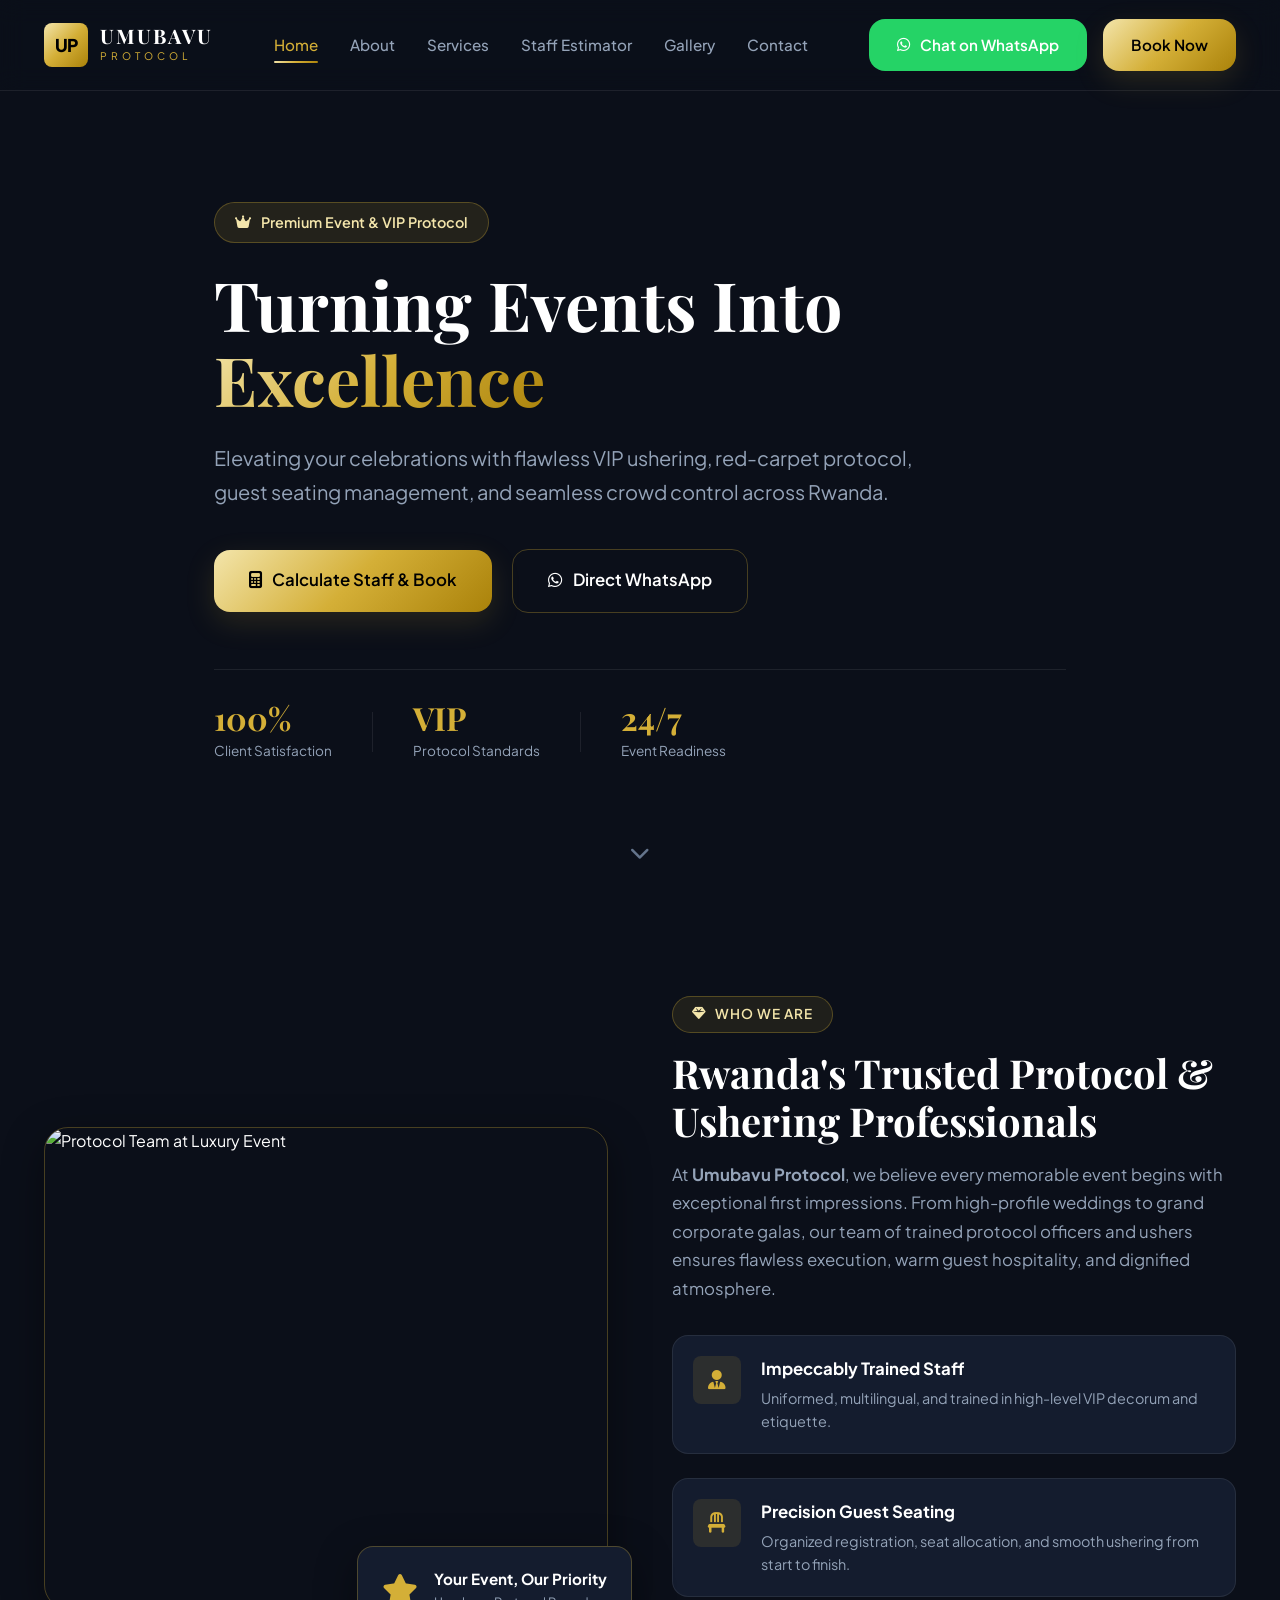
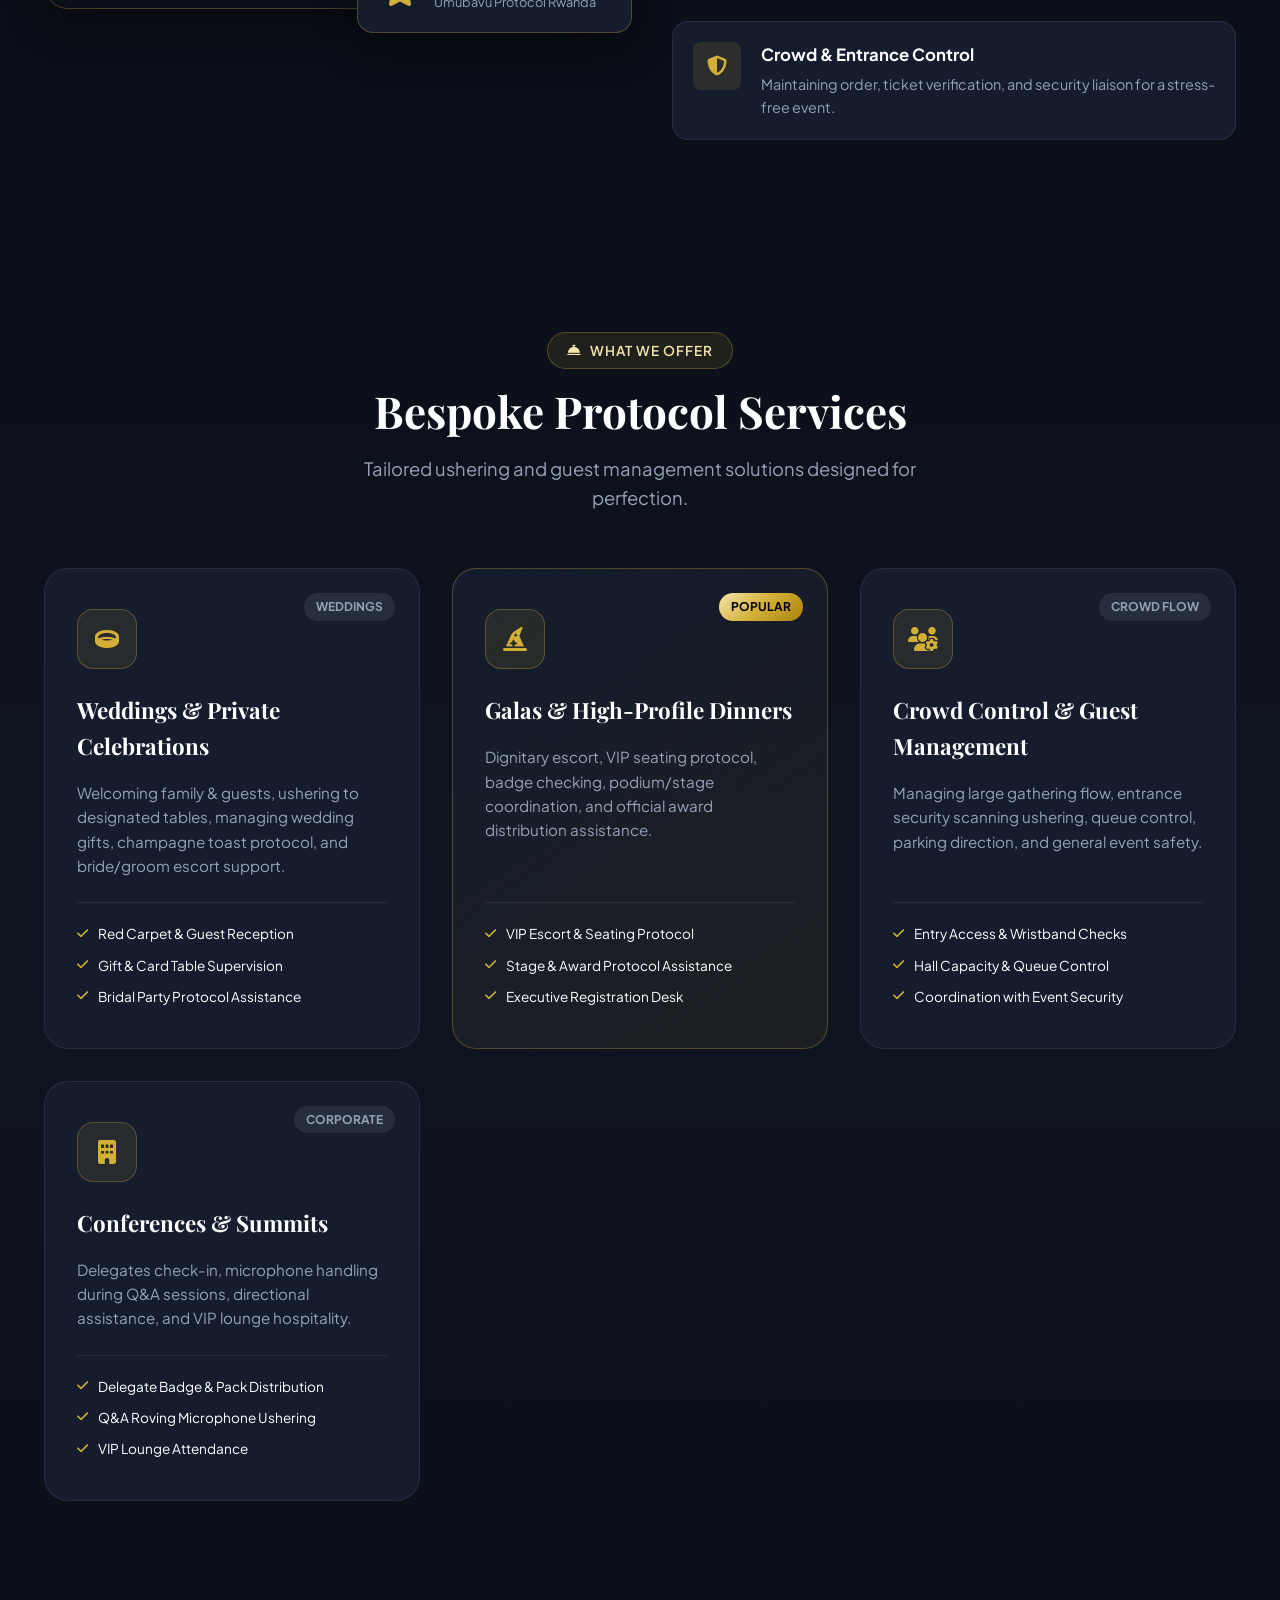
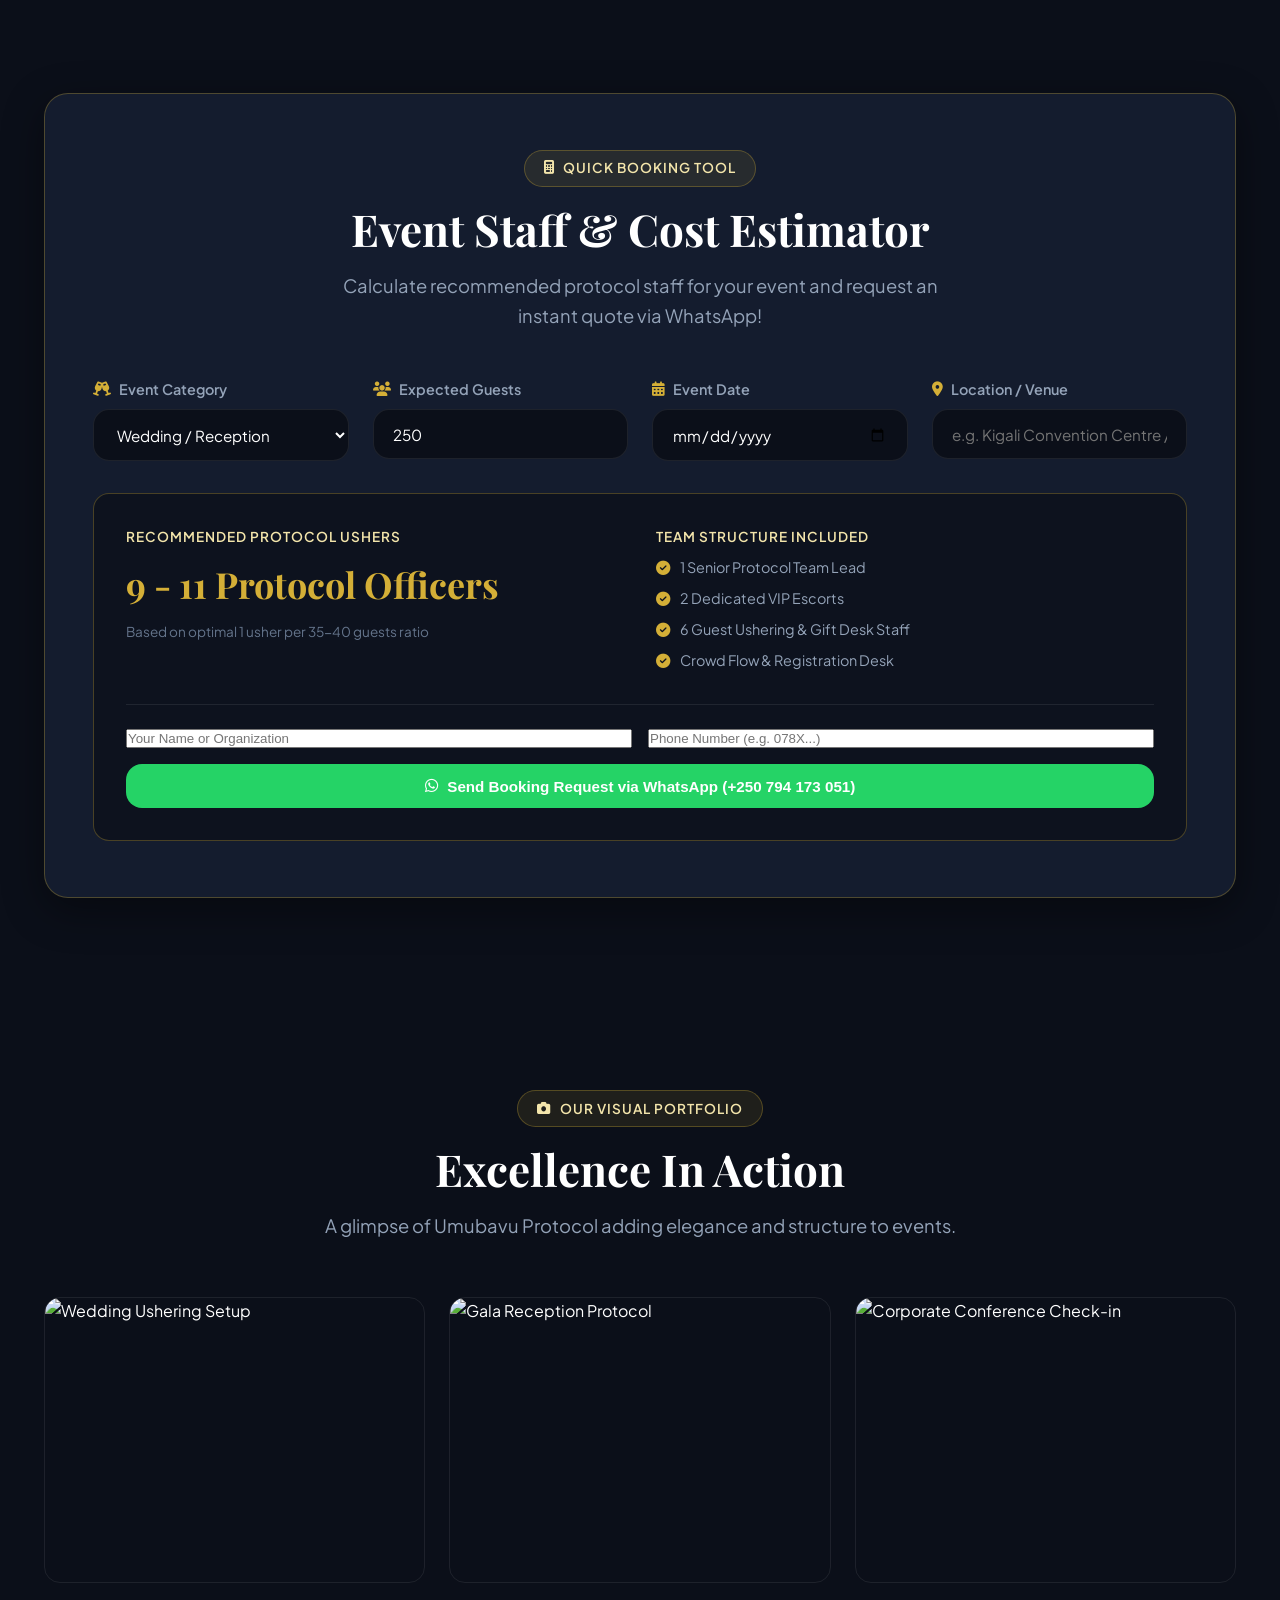
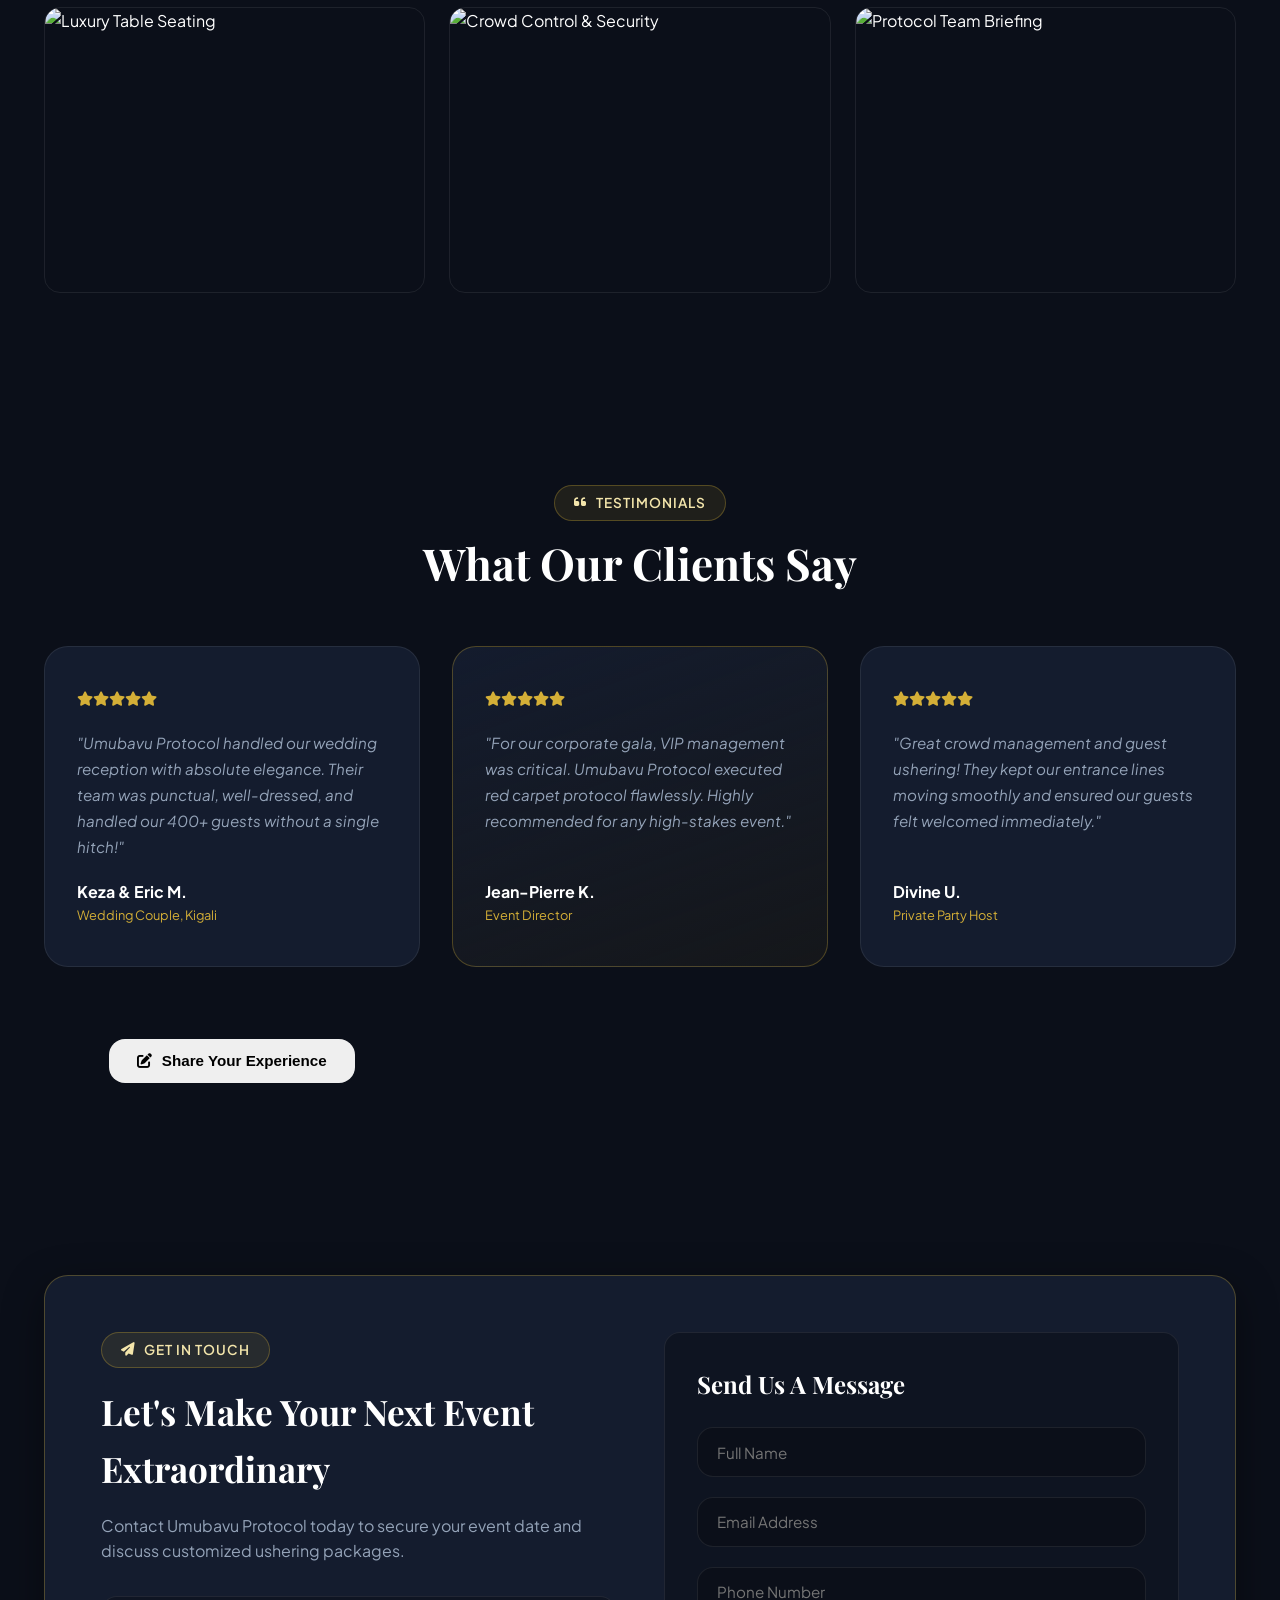
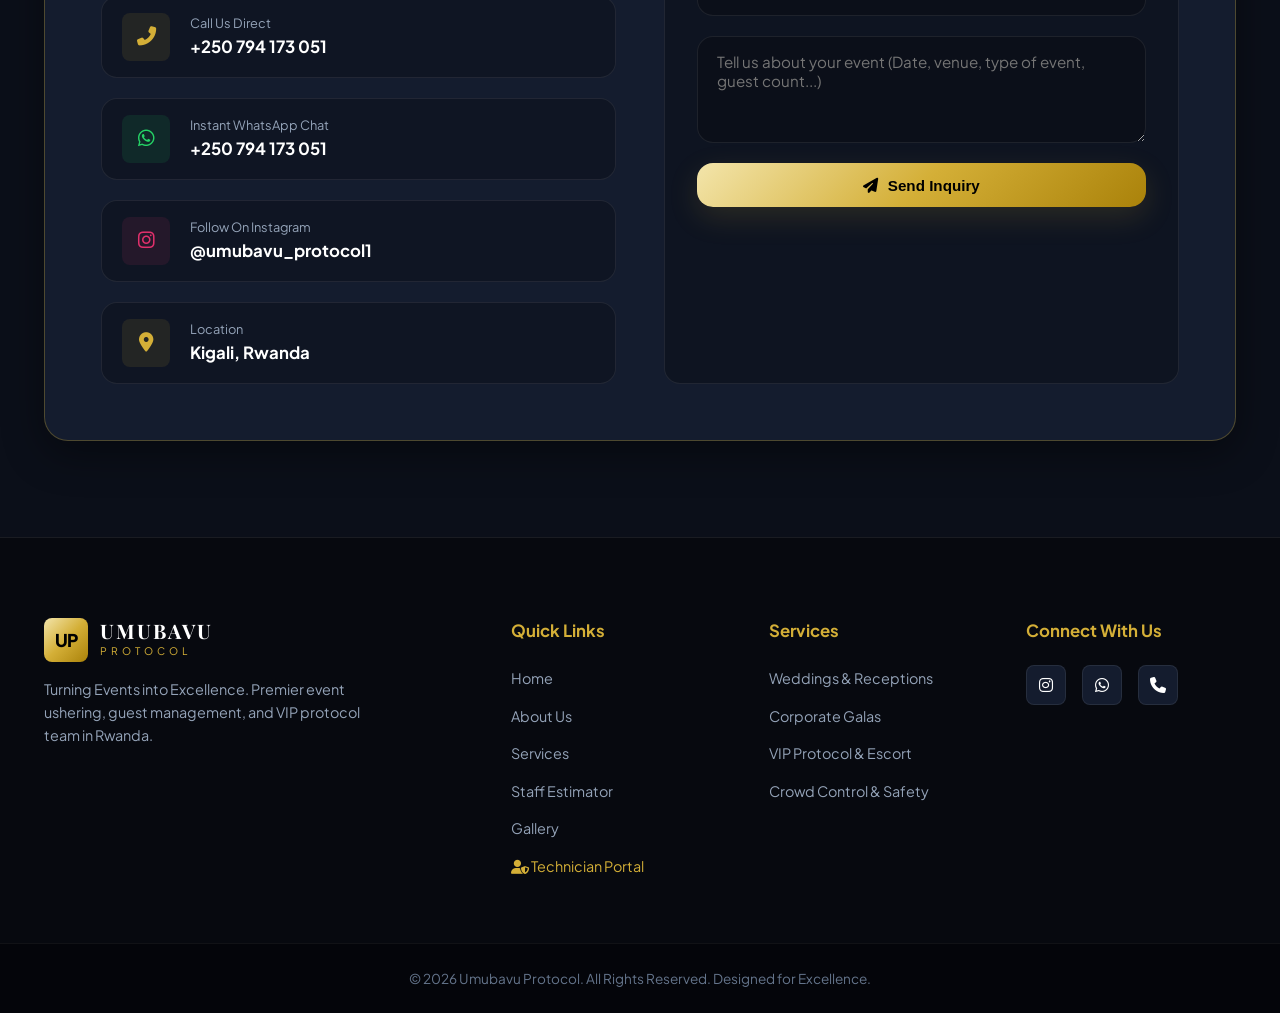
==== commit eec3c0e2: "Implement Client Testimonials Feature: clients can submit ratings/reviews via website dialog, which " ====
--- a/index.html
+++ b/index.html
@@ -162,7 +162,7 @@
             <div class="about-grid">
                 <div class="about-image-wrapper">
                     <div class="image-card main-img">
-                        <img src="https://images.unsplash.com/photo-1511795409834-ef04bbd61622?auto=format&fit=crop&w=800&q=80" alt="Protocol Team at Luxury Event">
+                        <img id="about-section-img" src="https://images.unsplash.com/photo-1511795409834-ef04bbd61622?auto=format&fit=crop&w=800&q=80" alt="Protocol Team at Luxury Event">
                     </div>
                     <div class="image-card accent-badge">
                         <i class="fas fa-star gold-star"></i>
@@ -450,6 +450,11 @@
                         <span>Private Party Host</span>
                     </div>
                 </div>
+
+            <div class="text-center" style="margin-top: 2.5rem;">
+                <button id="open-testimonial-btn" class="btn btn-secondary">
+                    <i class="fas fa-edit"></i> Share Your Experience
+                </button>
             </div>
         </div>
     </section>
@@ -582,13 +587,43 @@
         </div>
     </div>
 
+    <!-- Testimonial Submission Modal -->
+    <div class="testimonial-modal" id="testimonial-modal">
+        <div class="testimonial-modal-content">
+            <button class="testimonial-modal-close" id="testimonial-modal-close">&times;</button>
+            <h3>Share Your Experience</h3>
+            <p style="font-size:0.85rem; color:var(--text-secondary); text-align:center; margin-bottom:1.5rem;">Your review will be shared after technician approval.</p>
+            
+            <form id="testimonial-form">
+                <label>Rating</label>
+                <div class="rating-input" id="rating-stars">
+                    <i class="fas fa-star" data-rating="1"></i>
+                    <i class="fas fa-star" data-rating="2"></i>
+                    <i class="fas fa-star" data-rating="3"></i>
+                    <i class="fas fa-star" data-rating="4"></i>
+                    <i class="fas fa-star" data-rating="5"></i>
+                </div>
+                
+                <label for="testimonial-name">Your Name</label>
+                <input type="text" id="testimonial-name" placeholder="e.g. Keza & Eric M." required>
+                
+                <label for="testimonial-role">Your Role / Event</label>
+                <input type="text" id="testimonial-role" placeholder="e.g. Wedding Couple, Kigali" required>
+                
+                <label for="testimonial-text">Review / Feedback</label>
+                <textarea id="testimonial-text" rows="4" placeholder="How was our ushering and protocol service?" maxlength="300" required></textarea>
+                
+                <button type="submit" class="btn btn-primary" style="width:100%;">Submit Review</button>
+            </form>
+        </div>
+    </div>
+
     <!-- Firebase SDK (Compat Version for CDN usage) -->
     <script src="https://www.gstatic.com/firebasejs/10.8.0/firebase-app-compat.js"></script>
     <script src="https://www.gstatic.com/firebasejs/10.8.0/firebase-firestore-compat.js"></script>
-    <script src="https://www.gstatic.com/firebasejs/10.8.0/firebase-storage-compat.js"></script>
     <script src="firebase-config.js"></script>
 
     <!-- JavaScript -->
-    <script src="script.js?v=7"></script>
+    <script src="script.js?v=10"></script>
 </body>
 </html>
--- a/styles.css
+++ b/styles.css
@@ -1283,3 +1283,109 @@
     font-size: 0.95rem;
 }
 
+/* ==========================================================================
+   Testimonials Submission Form Modal Styles
+   ========================================================================== */
+.testimonial-modal {
+    position: fixed;
+    inset: 0;
+    z-index: 10000;
+    background: rgba(7, 9, 15, 0.95);
+    backdrop-filter: blur(10px);
+    display: none;
+    align-items: center;
+    justify-content: center;
+    padding: 1.5rem;
+    opacity: 0;
+    transition: opacity 0.3s ease;
+}
+
+.testimonial-modal.active {
+    display: flex;
+    opacity: 1;
+}
+
+.testimonial-modal-content {
+    background: #0f1424;
+    border: 1px solid var(--border-gold);
+    border-radius: var(--radius-lg);
+    padding: 2.5rem 2rem;
+    width: 100%;
+    max-width: 500px;
+    box-shadow: 0 10px 30px rgba(0,0,0,0.5);
+    position: relative;
+    color: var(--text-primary);
+}
+
+.testimonial-modal-close {
+    position: absolute;
+    top: 15px;
+    right: 20px;
+    background: transparent;
+    border: none;
+    color: var(--text-secondary);
+    font-size: 2rem;
+    cursor: pointer;
+    line-height: 1;
+    transition: var(--transition);
+}
+
+.testimonial-modal-close:hover {
+    color: var(--primary-gold);
+}
+
+.testimonial-modal-content h3 {
+    font-family: var(--font-heading);
+    font-size: 1.8rem;
+    margin-bottom: 0.5rem;
+    color: var(--primary-gold);
+    text-align: center;
+}
+
+.rating-input {
+    display: flex;
+    justify-content: center;
+    gap: 0.5rem;
+    margin: 1rem 0 1.5rem 0;
+    font-size: 1.8rem;
+}
+
+.rating-input i {
+    cursor: pointer;
+    color: var(--text-muted);
+    transition: var(--transition);
+}
+
+.rating-input i.active {
+    color: var(--primary-gold);
+}
+
+.testimonial-modal-content label {
+    display: block;
+    margin-bottom: 0.5rem;
+    font-weight: 500;
+    color: var(--text-secondary);
+    font-size: 0.9rem;
+}
+
+.testimonial-modal-content input,
+.testimonial-modal-content textarea {
+    width: 100%;
+    background: rgba(7, 9, 15, 0.6);
+    border: 1px solid var(--border-dark);
+    border-radius: var(--radius-md);
+    padding: 0.75rem 1rem;
+    color: var(--text-primary);
+    font-family: inherit;
+    margin-bottom: 1.25rem;
+    transition: var(--transition);
+}
+
+.testimonial-modal-content input:focus,
+.testimonial-modal-content textarea:focus {
+    border-color: var(--primary-gold);
+    outline: none;
+    background: rgba(7, 9, 15, 0.9);
+}
+
+
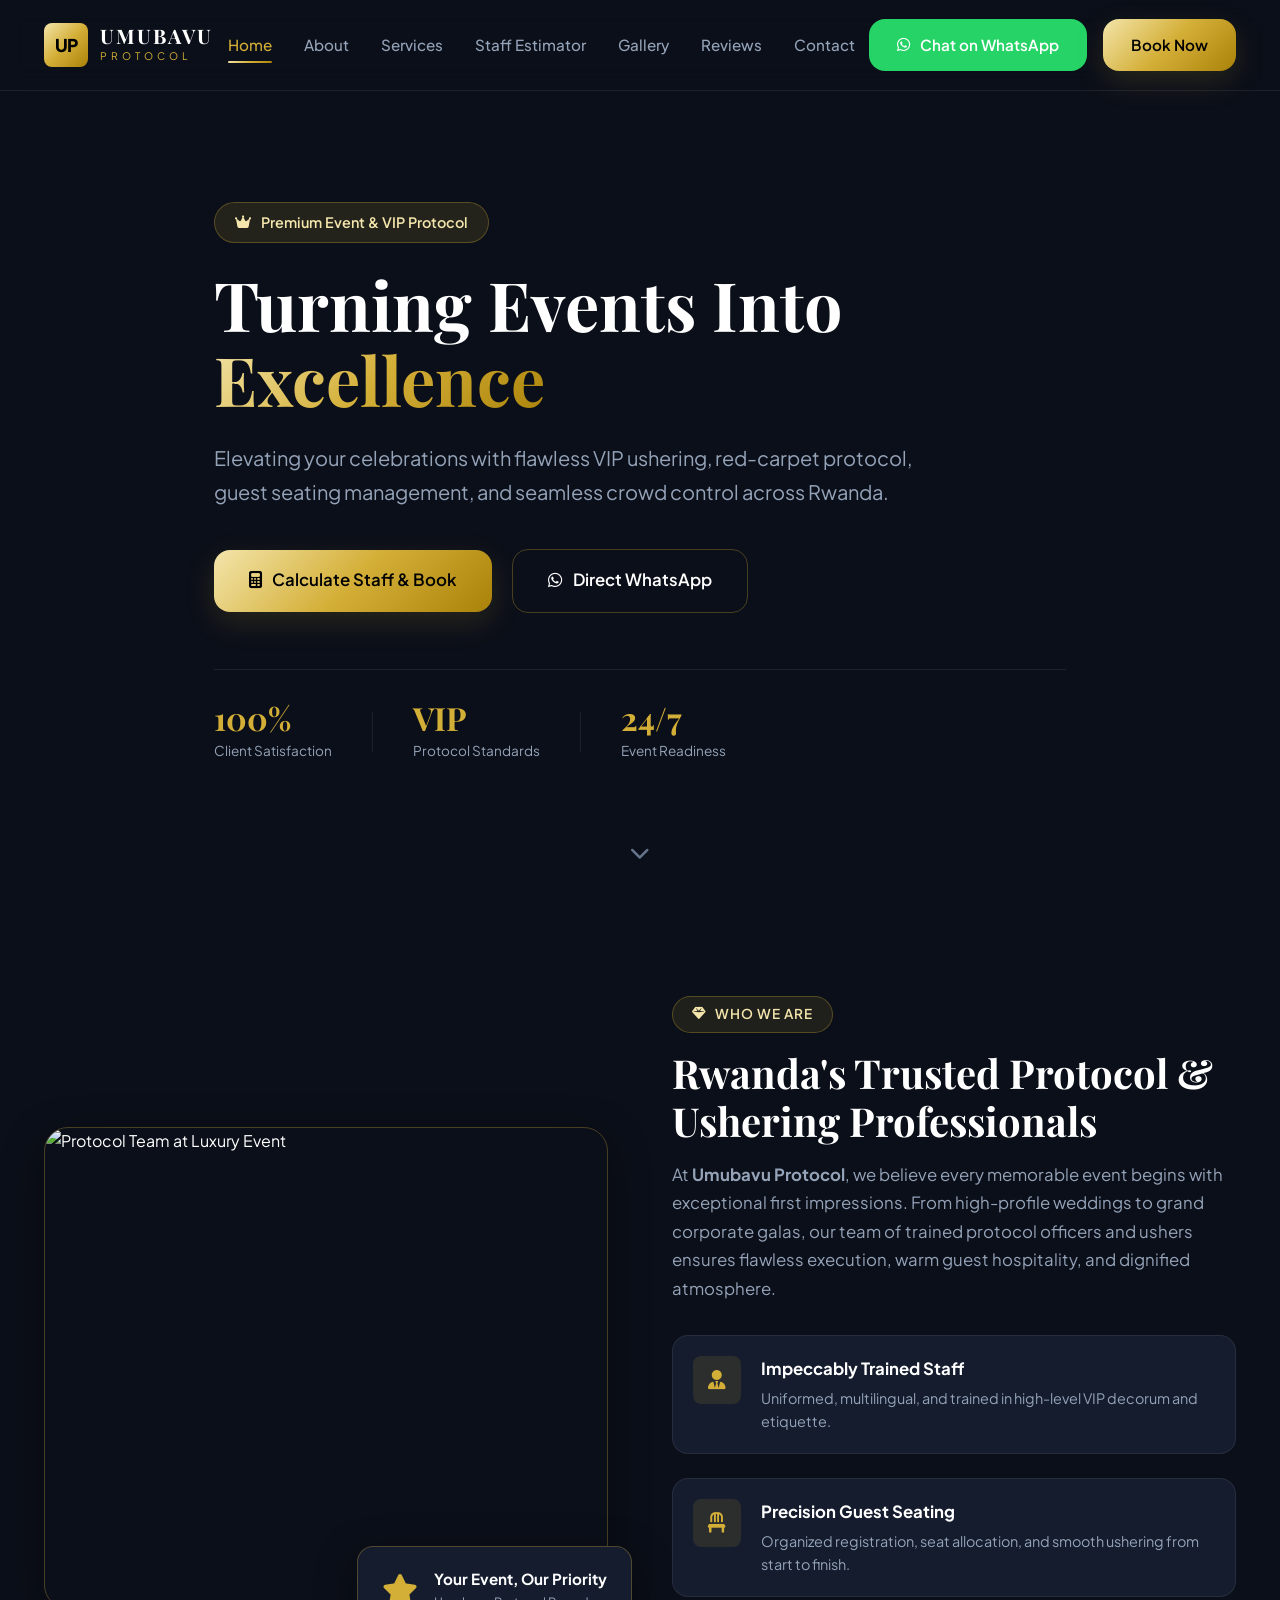
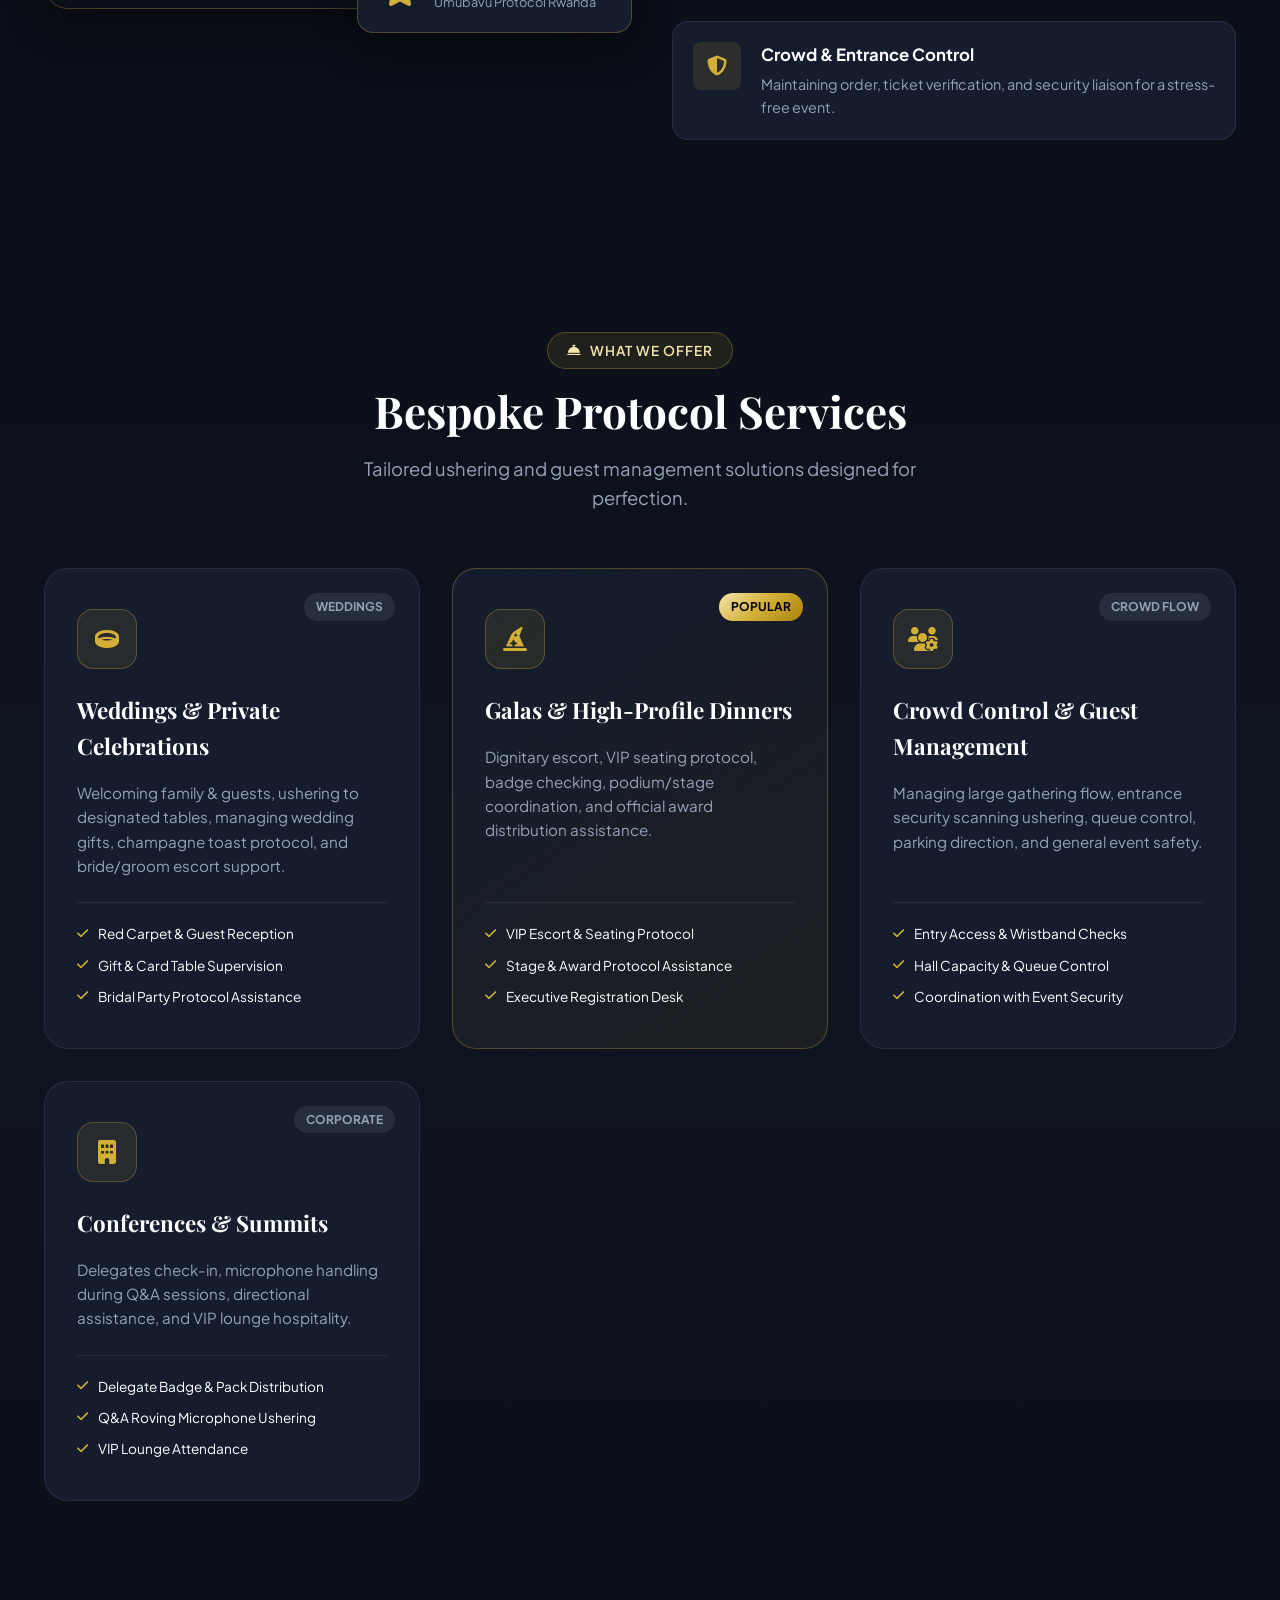
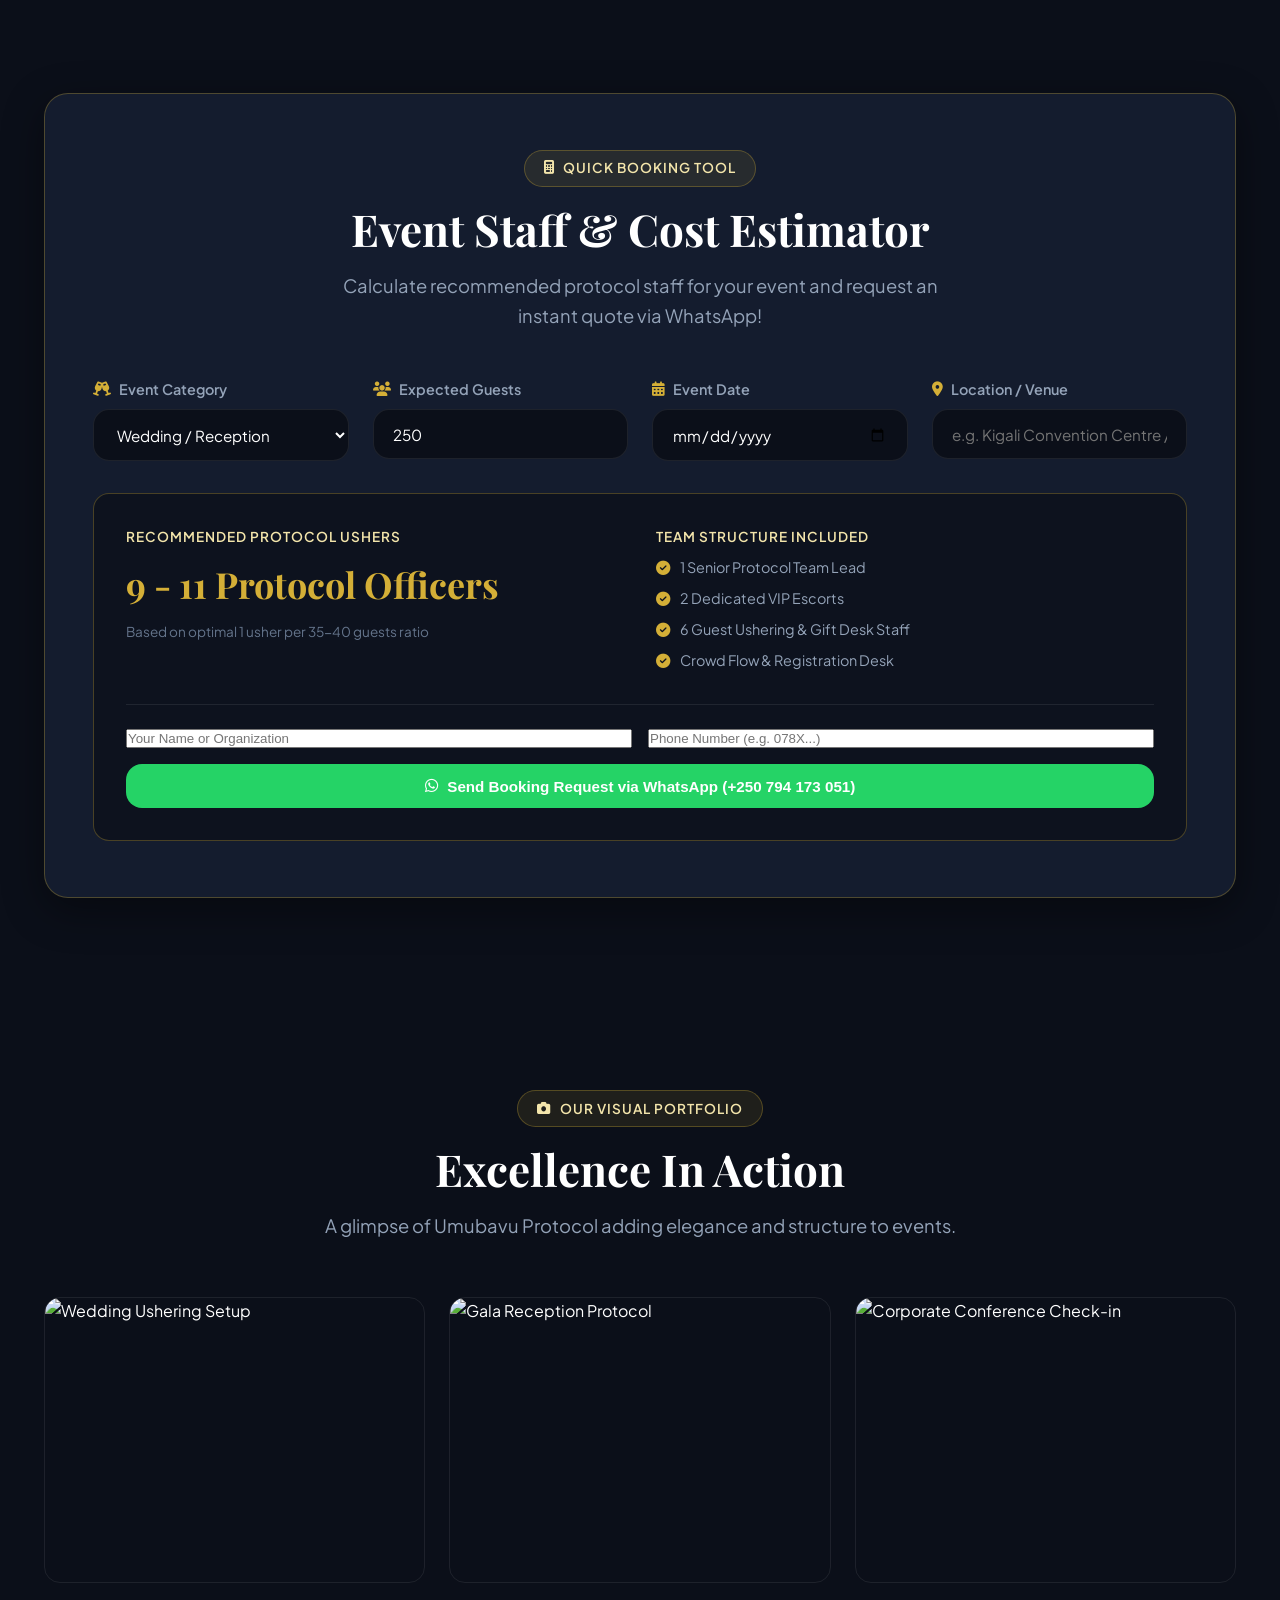
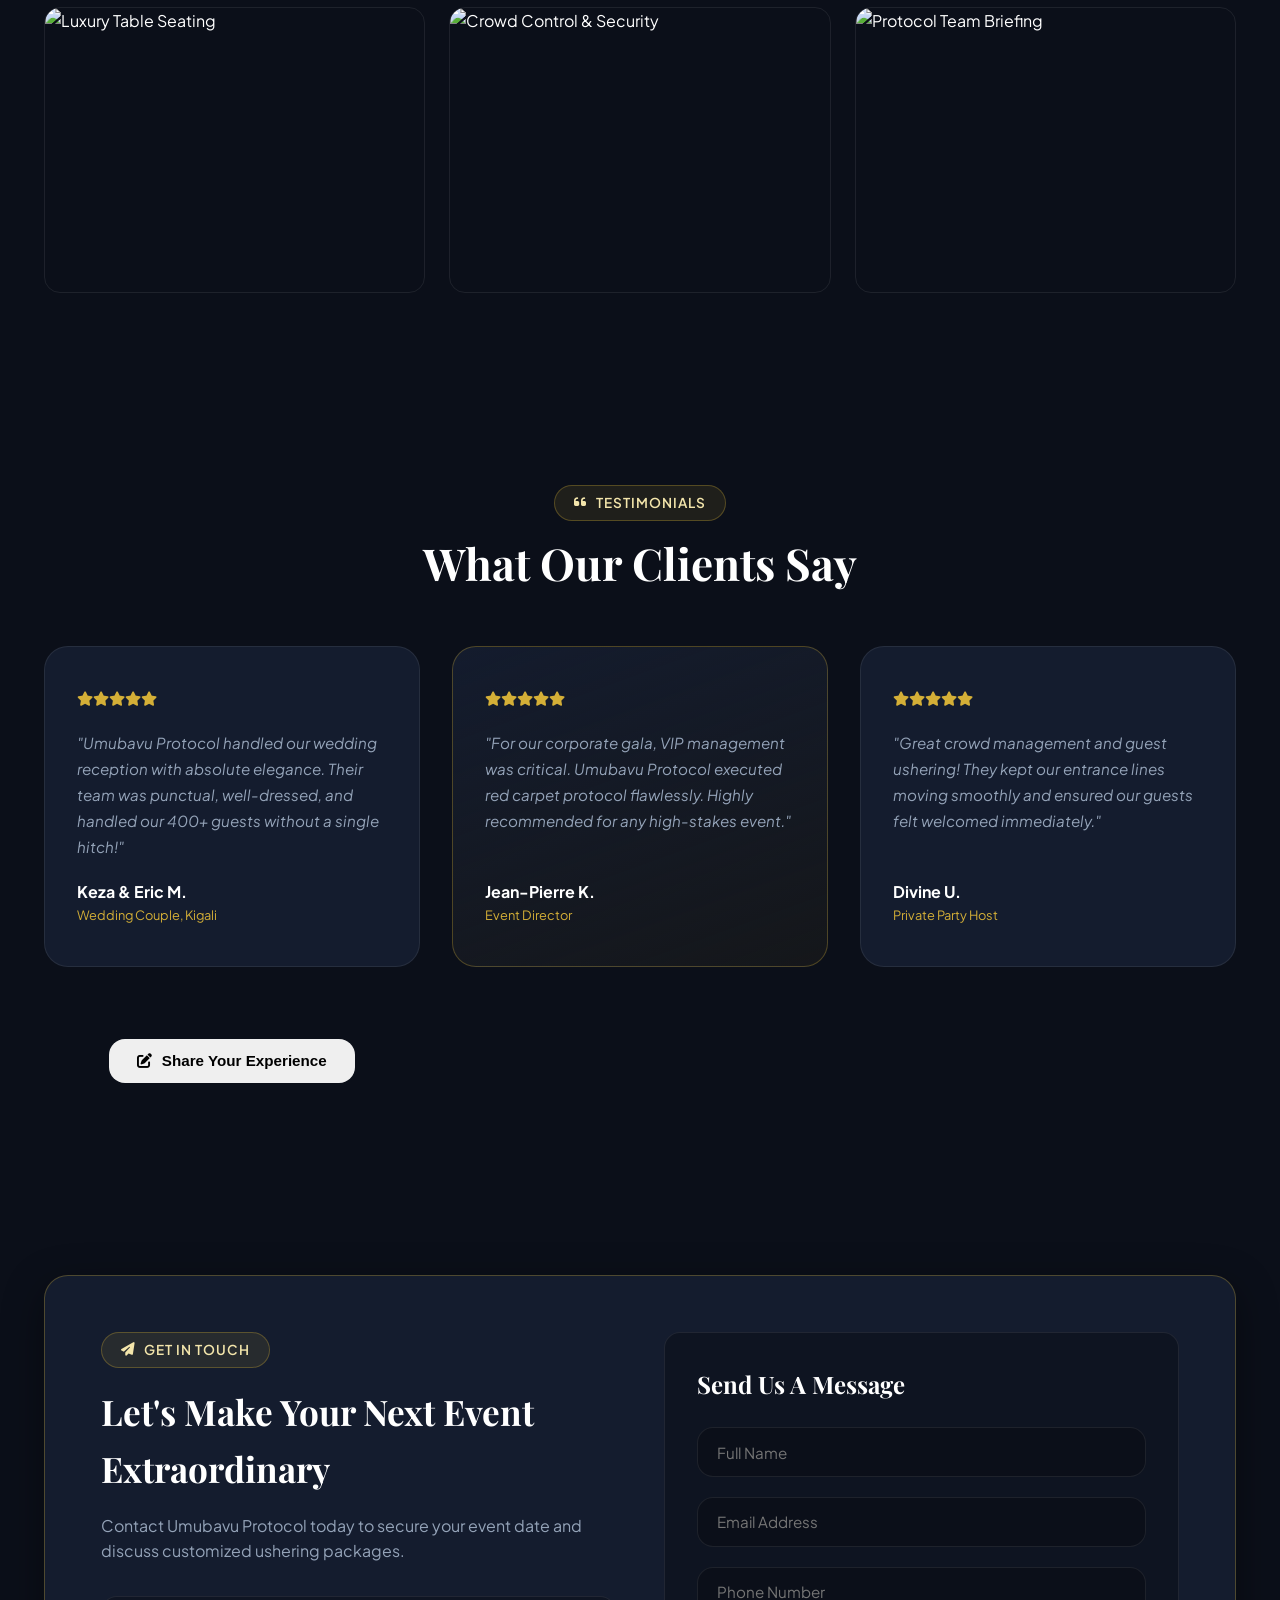
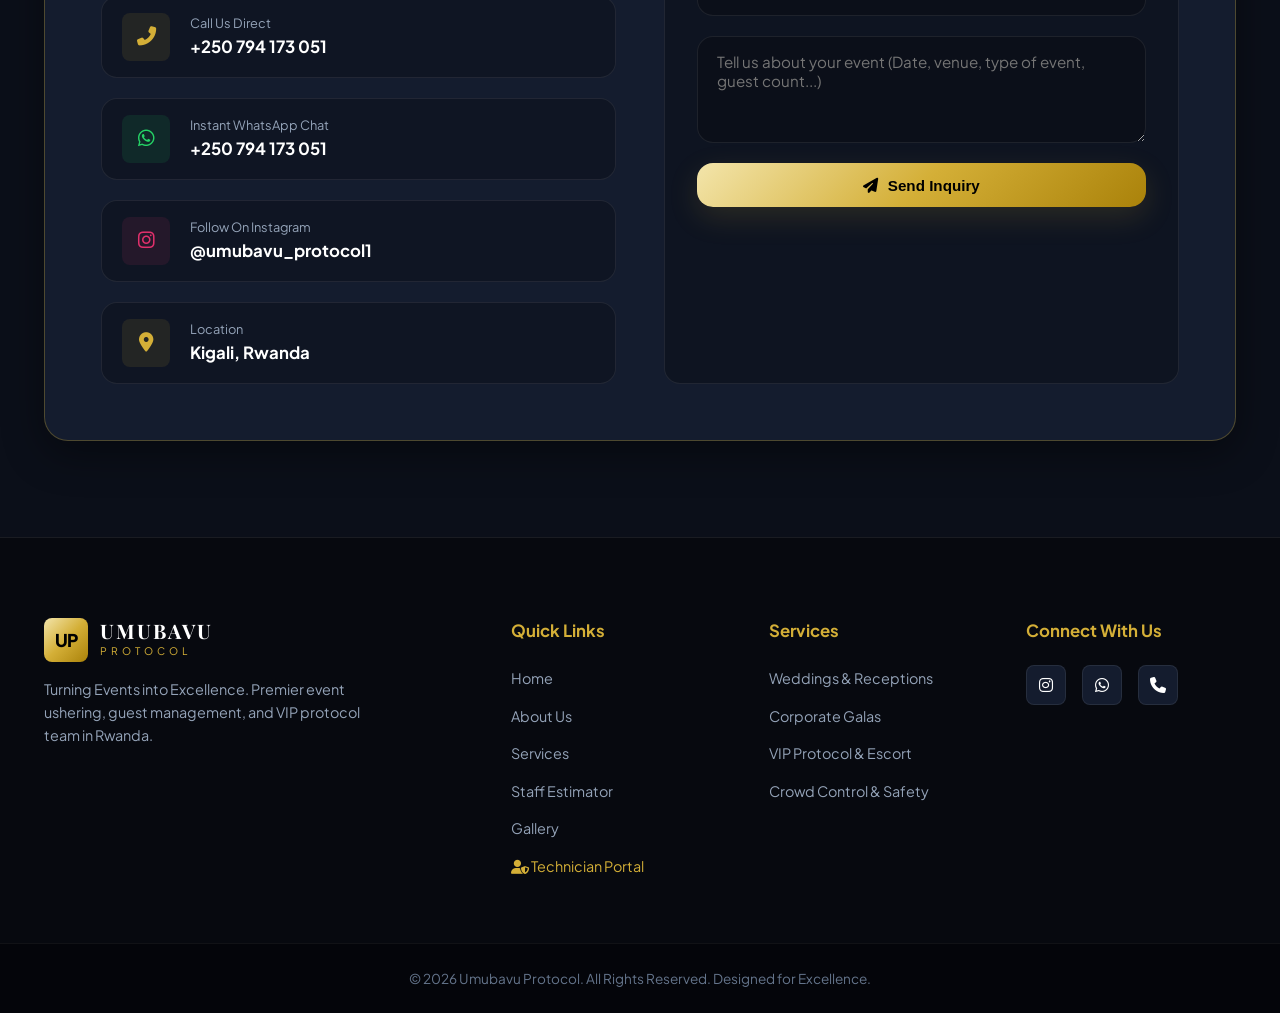
==== commit fac902fb: "Add Reviews navbar link to index.html and set testimonials section id to make page navigation target" ====
--- a/index.html
+++ b/index.html
@@ -97,6 +97,7 @@
                 <a href="#services" class="nav-link">Services</a>
                 <a href="#estimator" class="nav-link">Staff Estimator</a>
                 <a href="#gallery" class="nav-link">Gallery</a>
+                <a href="#testimonials" class="nav-link">Reviews</a>
                 <a href="#contact" class="nav-link">Contact</a>
             </nav>
 
@@ -404,7 +405,7 @@
     </section>
 
     <!-- Testimonials Section -->
-    <section class="section testimonials-section">
+    <section class="section testimonials-section" id="testimonials">
         <div class="container">
             <div class="section-header text-center">
                 <div class="section-tag"><i class="fas fa-quote-left"></i> Testimonials</div>
@@ -624,6 +625,6 @@
     <script src="firebase-config.js"></script>
 
     <!-- JavaScript -->
-    <script src="script.js?v=10"></script>
+    <script src="script.js?v=11"></script>
 </body>
 </html>
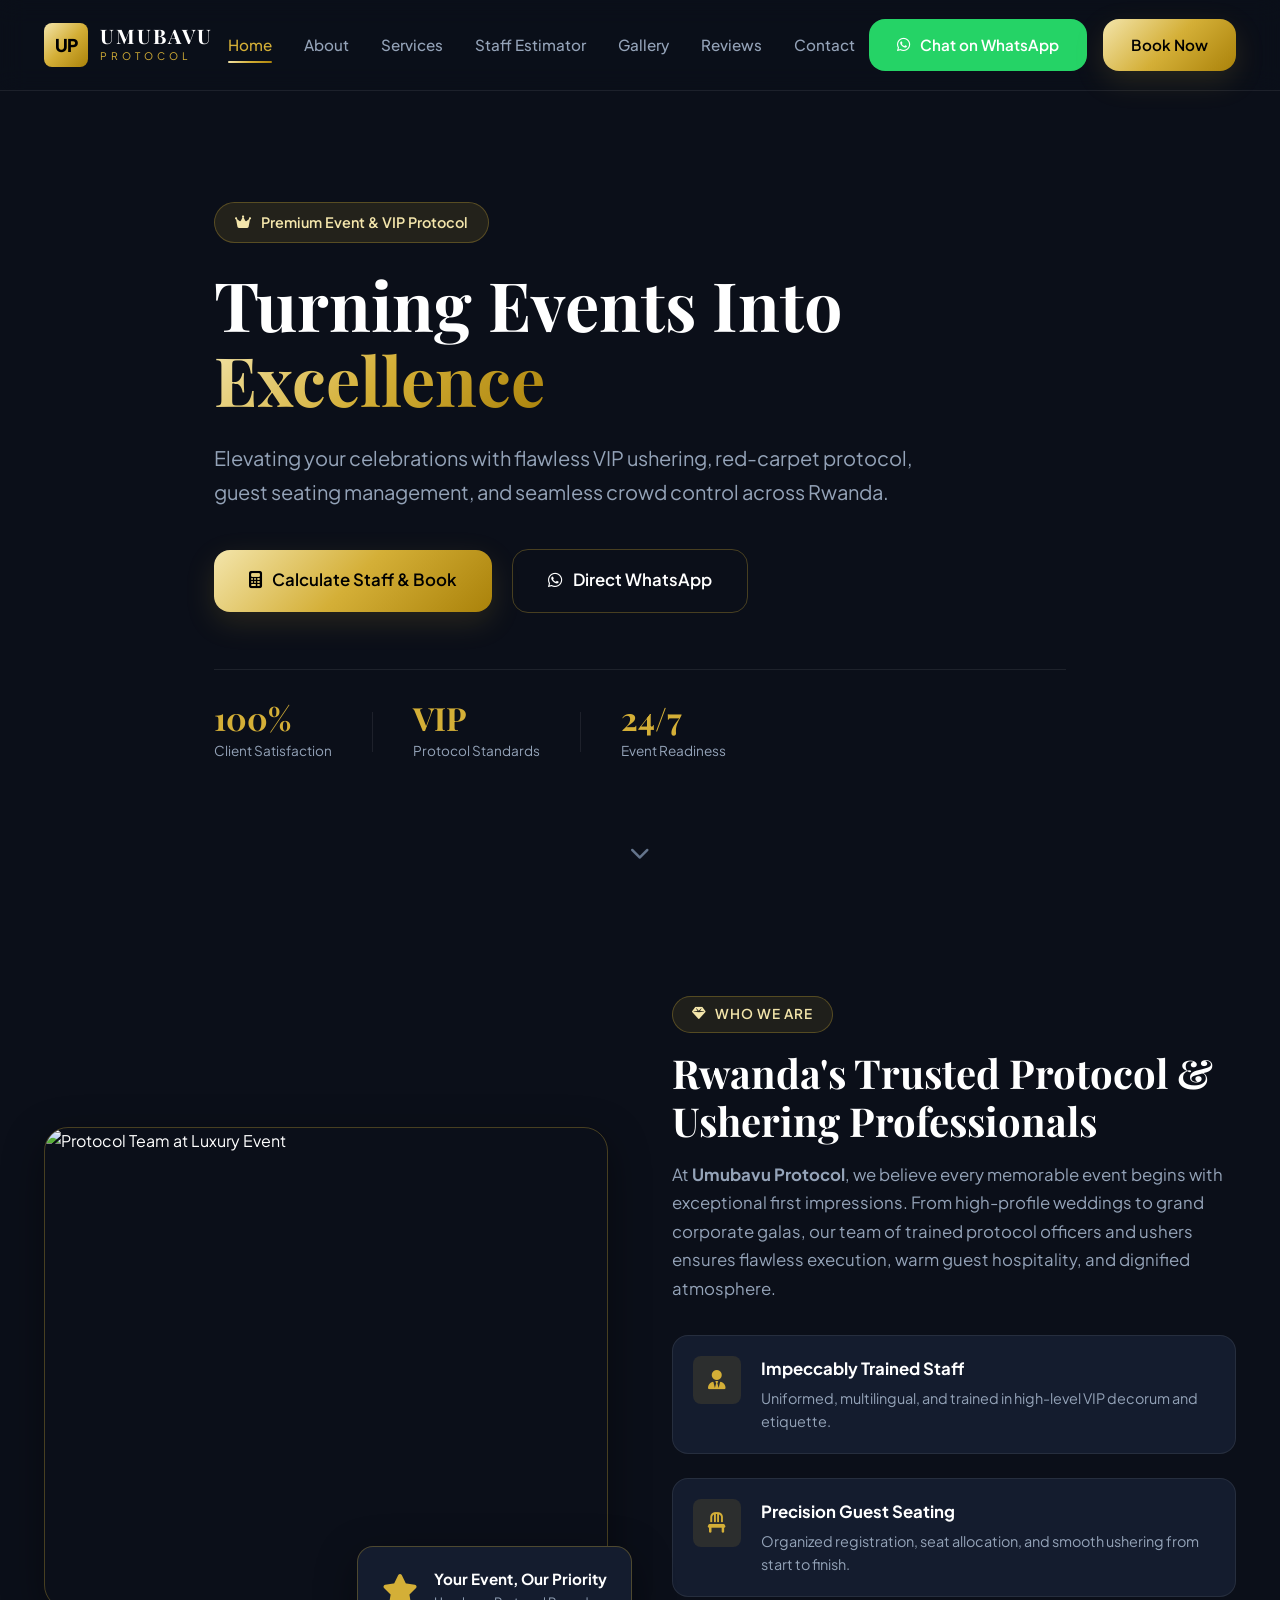
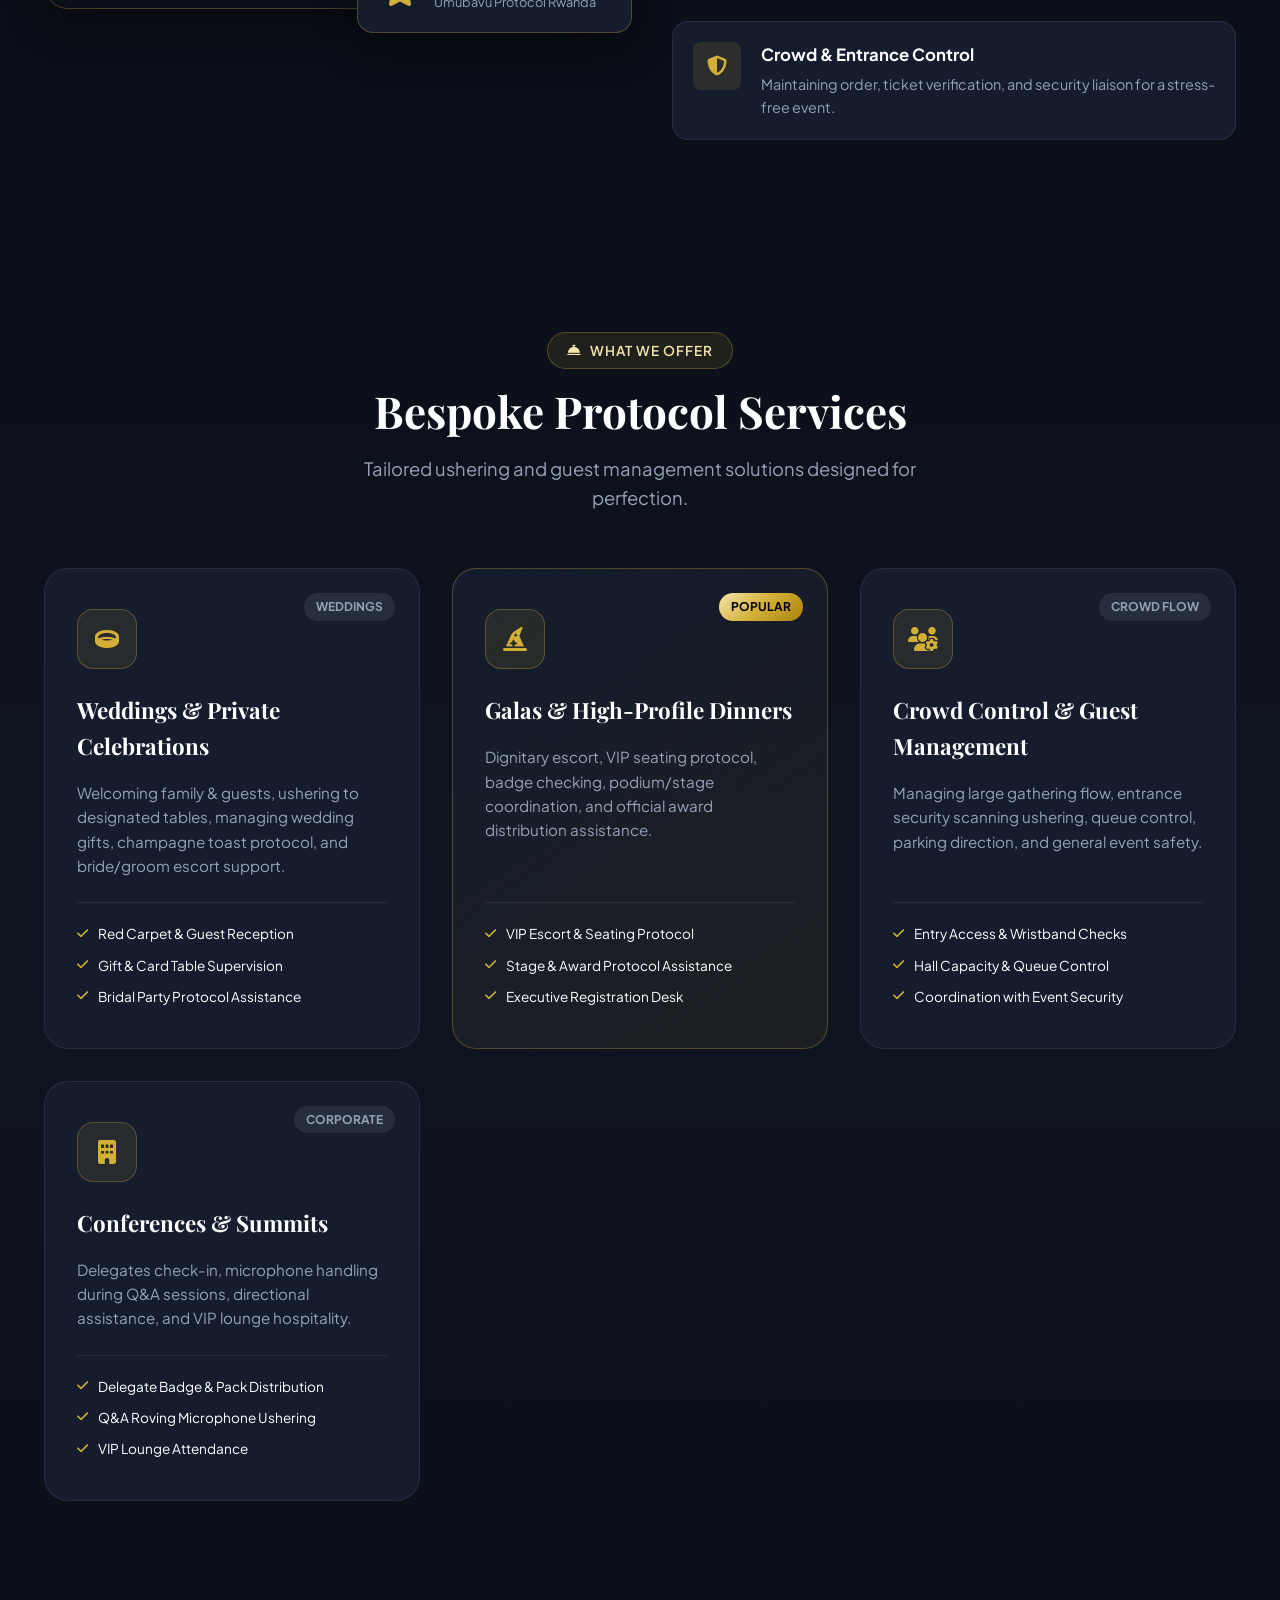
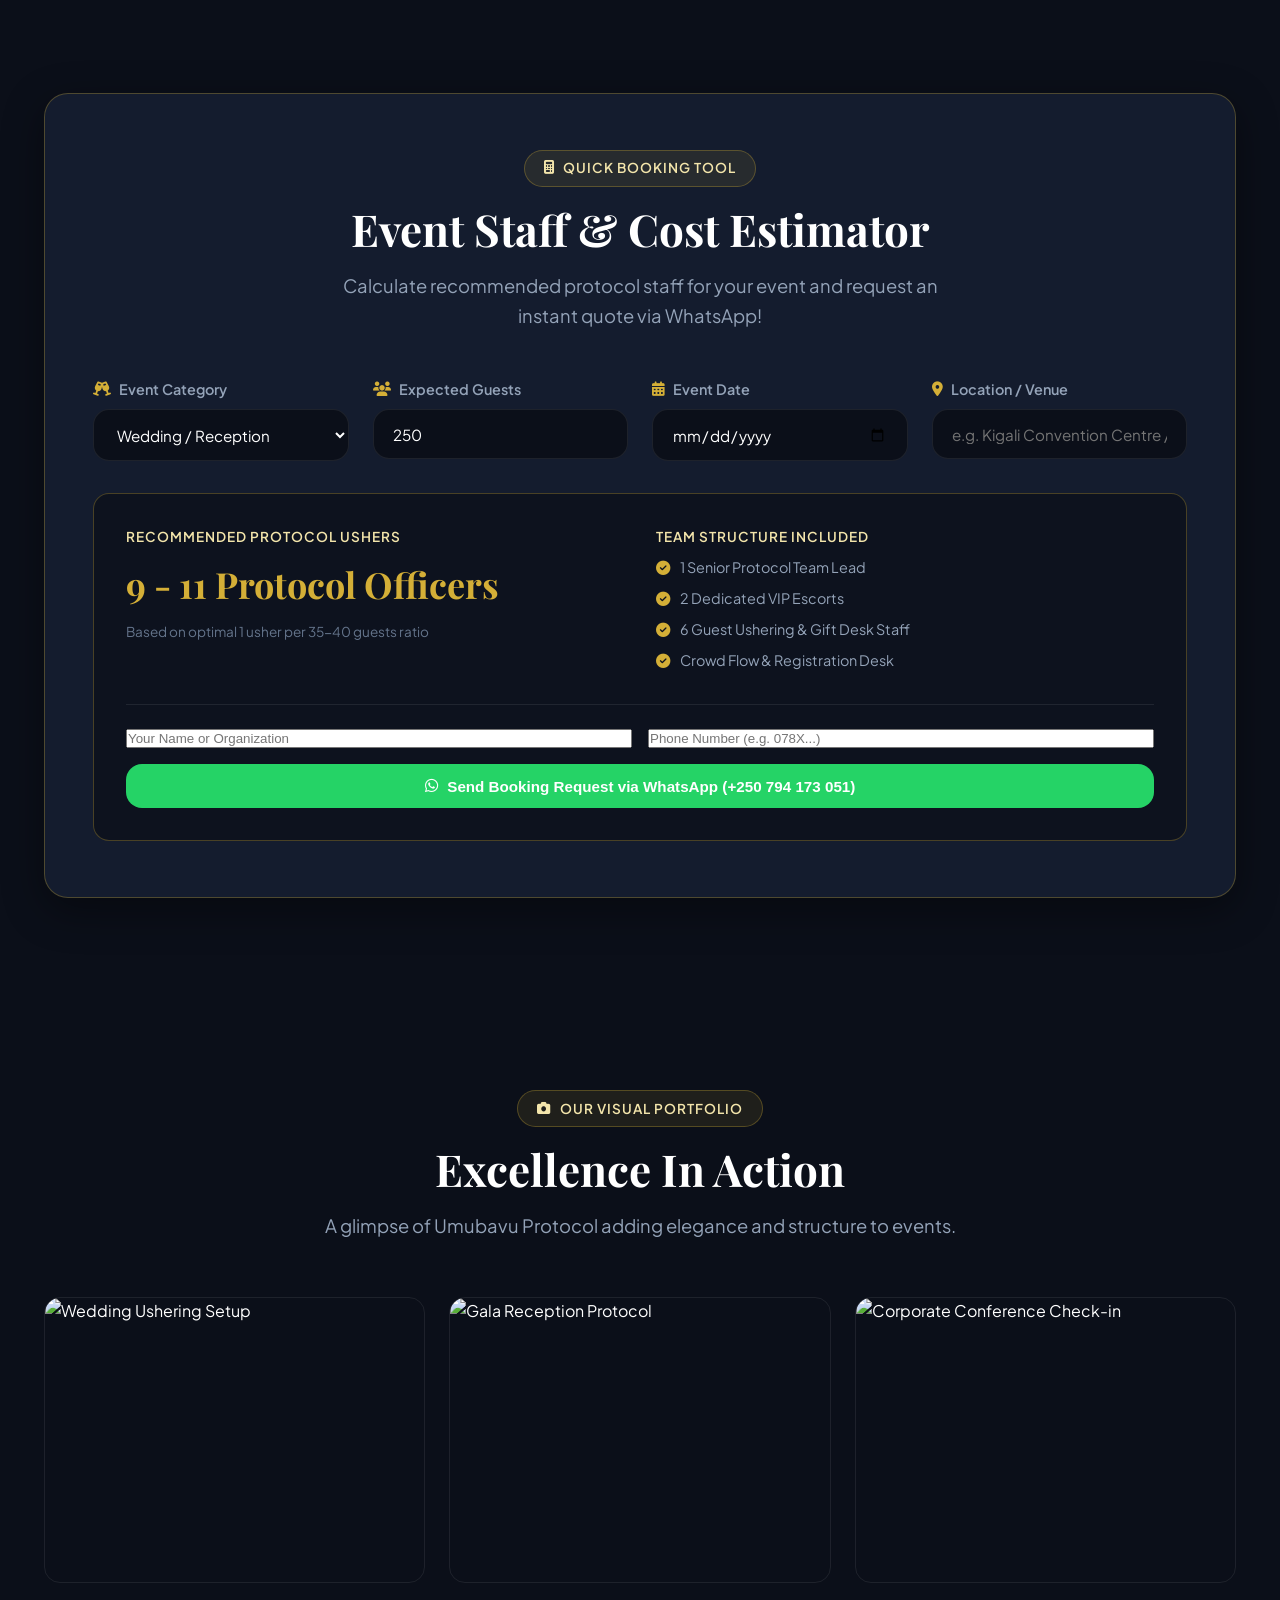
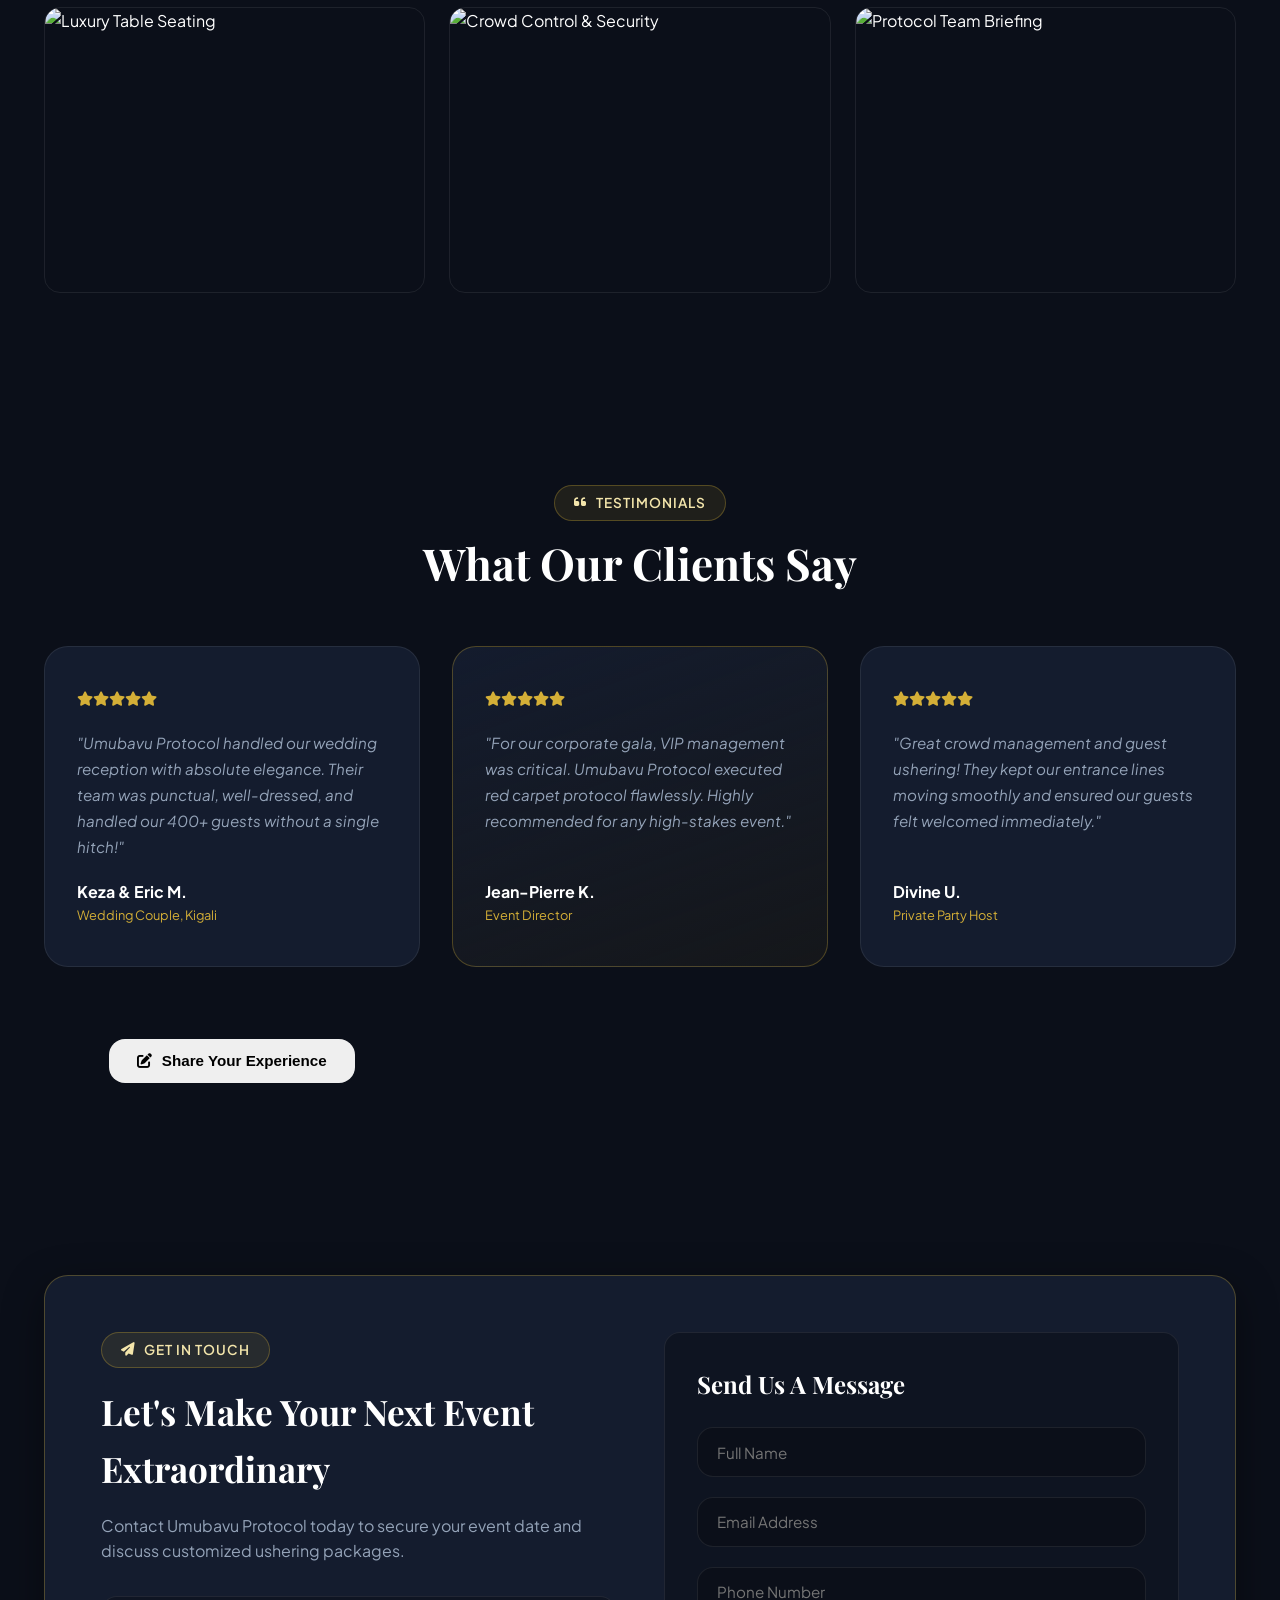
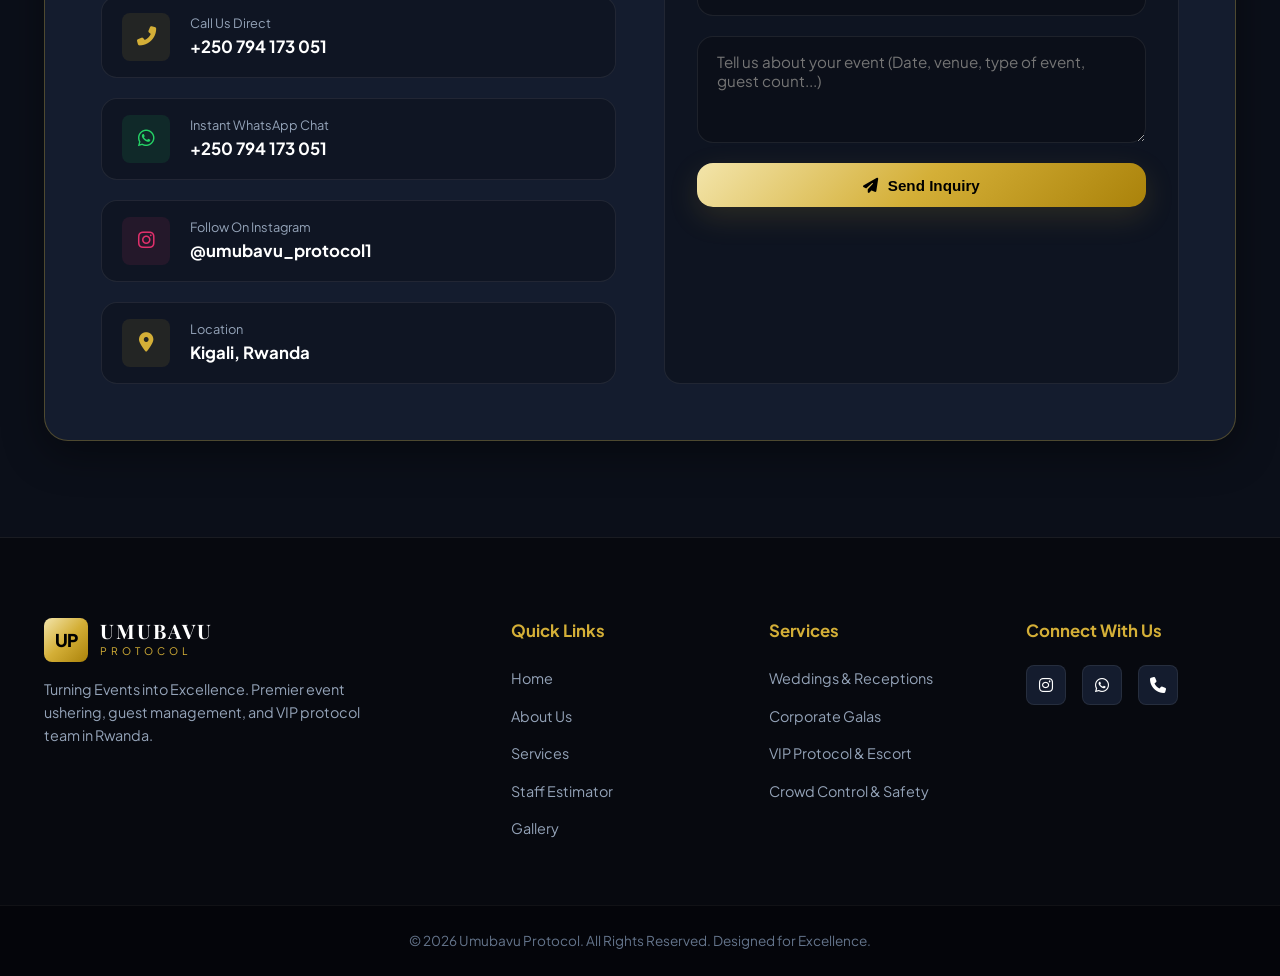
==== commit 9b8ff4a9: "Remove technician portal link from the footer of the public homepage" ====
--- a/index.html
+++ b/index.html
@@ -80,6 +80,17 @@
 </head>
 <body>
 
+    <!-- Booking Testimonial Invite Banner -->
+    <div id="booking-testimonial-banner" class="testimonial-invite-banner" style="display: none;">
+        <div class="container banner-inner">
+            <span>✨ Thank you for booking with Umubavu Protocol! Share your ushering and protocol experience with a testimonial.</span>
+            <div class="banner-buttons">
+                <button id="banner-write-btn" class="btn btn-gold btn-sm">Write Testimonial</button>
+                <button id="banner-close-btn" class="banner-close-btn">&times;</button>
+            </div>
+        </div>
+    </div>
+
     <!-- Header Navigation -->
     <header class="navbar" id="navbar">
         <div class="nav-container">
@@ -550,7 +561,6 @@
                     <li><a href="#services">Services</a></li>
                     <li><a href="#estimator">Staff Estimator</a></li>
                     <li><a href="#gallery">Gallery</a></li>
-                    <li><a href="portal.html" target="_blank" style="color:var(--primary-gold);"><i class="fas fa-user-shield"></i> Technician Portal</a></li>
                 </ul>
             </div>
 
--- a/styles.css
+++ b/styles.css
@@ -1388,4 +1388,52 @@
     background: rgba(7, 9, 15, 0.9);
 }
 
-
+/* Testimonial Invite Banner Styles */
+.testimonial-invite-banner {
+    background: linear-gradient(135deg, #161e38 0%, #0b0f19 100%);
+    border-bottom: 2px solid var(--border-gold);
+    color: var(--text-primary);
+    padding: 0.75rem 1rem;
+    font-size: 0.9rem;
+    position: sticky;
+    top: 0;
+    z-index: 10001; /* Above navbar sticky */
+    box-shadow: 0 4px 15px rgba(0,0,0,0.3);
+}
+
+.banner-inner {
+    display: flex;
+    justify-content: space-between;
+    align-items: center;
+    gap: 1rem;
+    flex-wrap: wrap;
+}
+
+.banner-buttons {
+    display: flex;
+    align-items: center;
+    gap: 0.75rem;
+}
+
+.banner-close-btn {
+    background: transparent;
+    border: none;
+    color: var(--text-muted);
+    font-size: 1.5rem;
+    cursor: pointer;
+    line-height: 1;
+    transition: var(--transition);
+}
+
+.banner-close-btn:hover {
+    color: #ff6b6b;
+}
+
+.btn-sm {
+    padding: 0.35rem 0.75rem;
+    font-size: 0.8rem;
+    border-radius: var(--radius-sm);
+}
+
+
+
